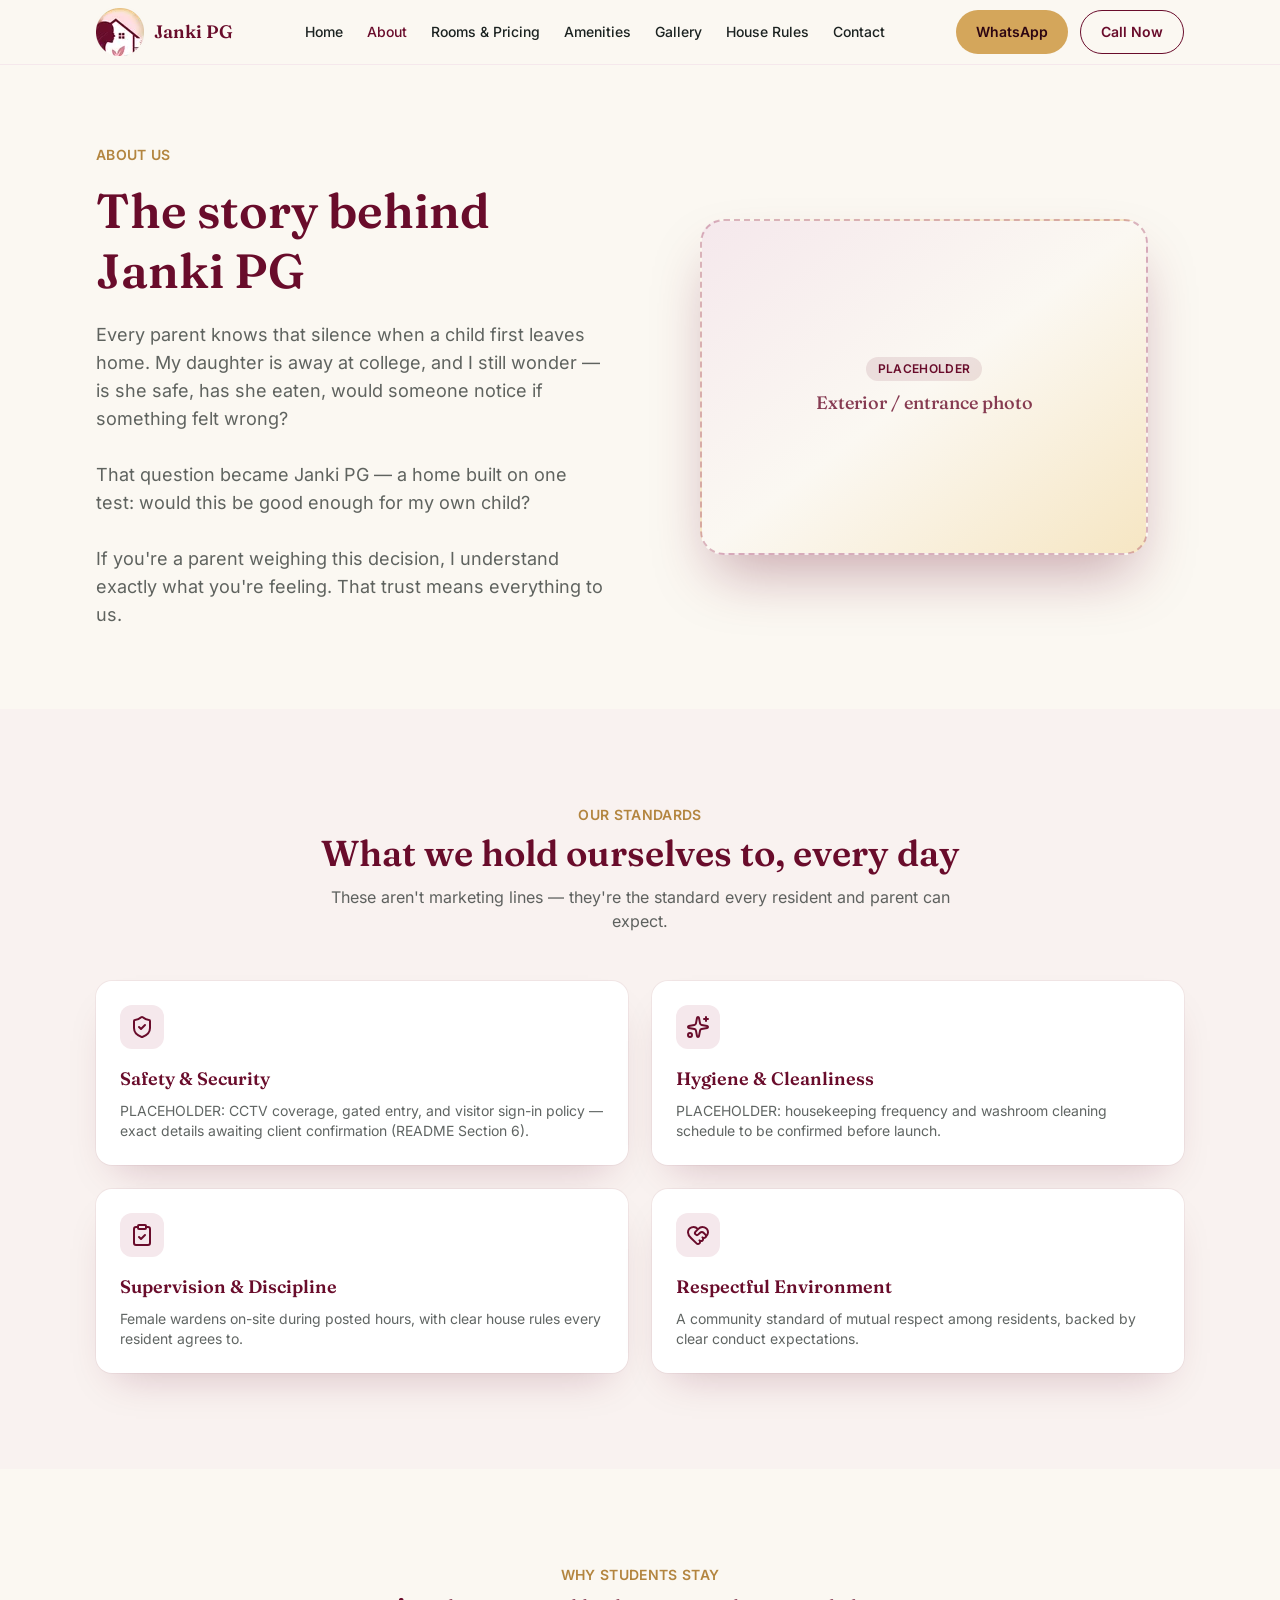
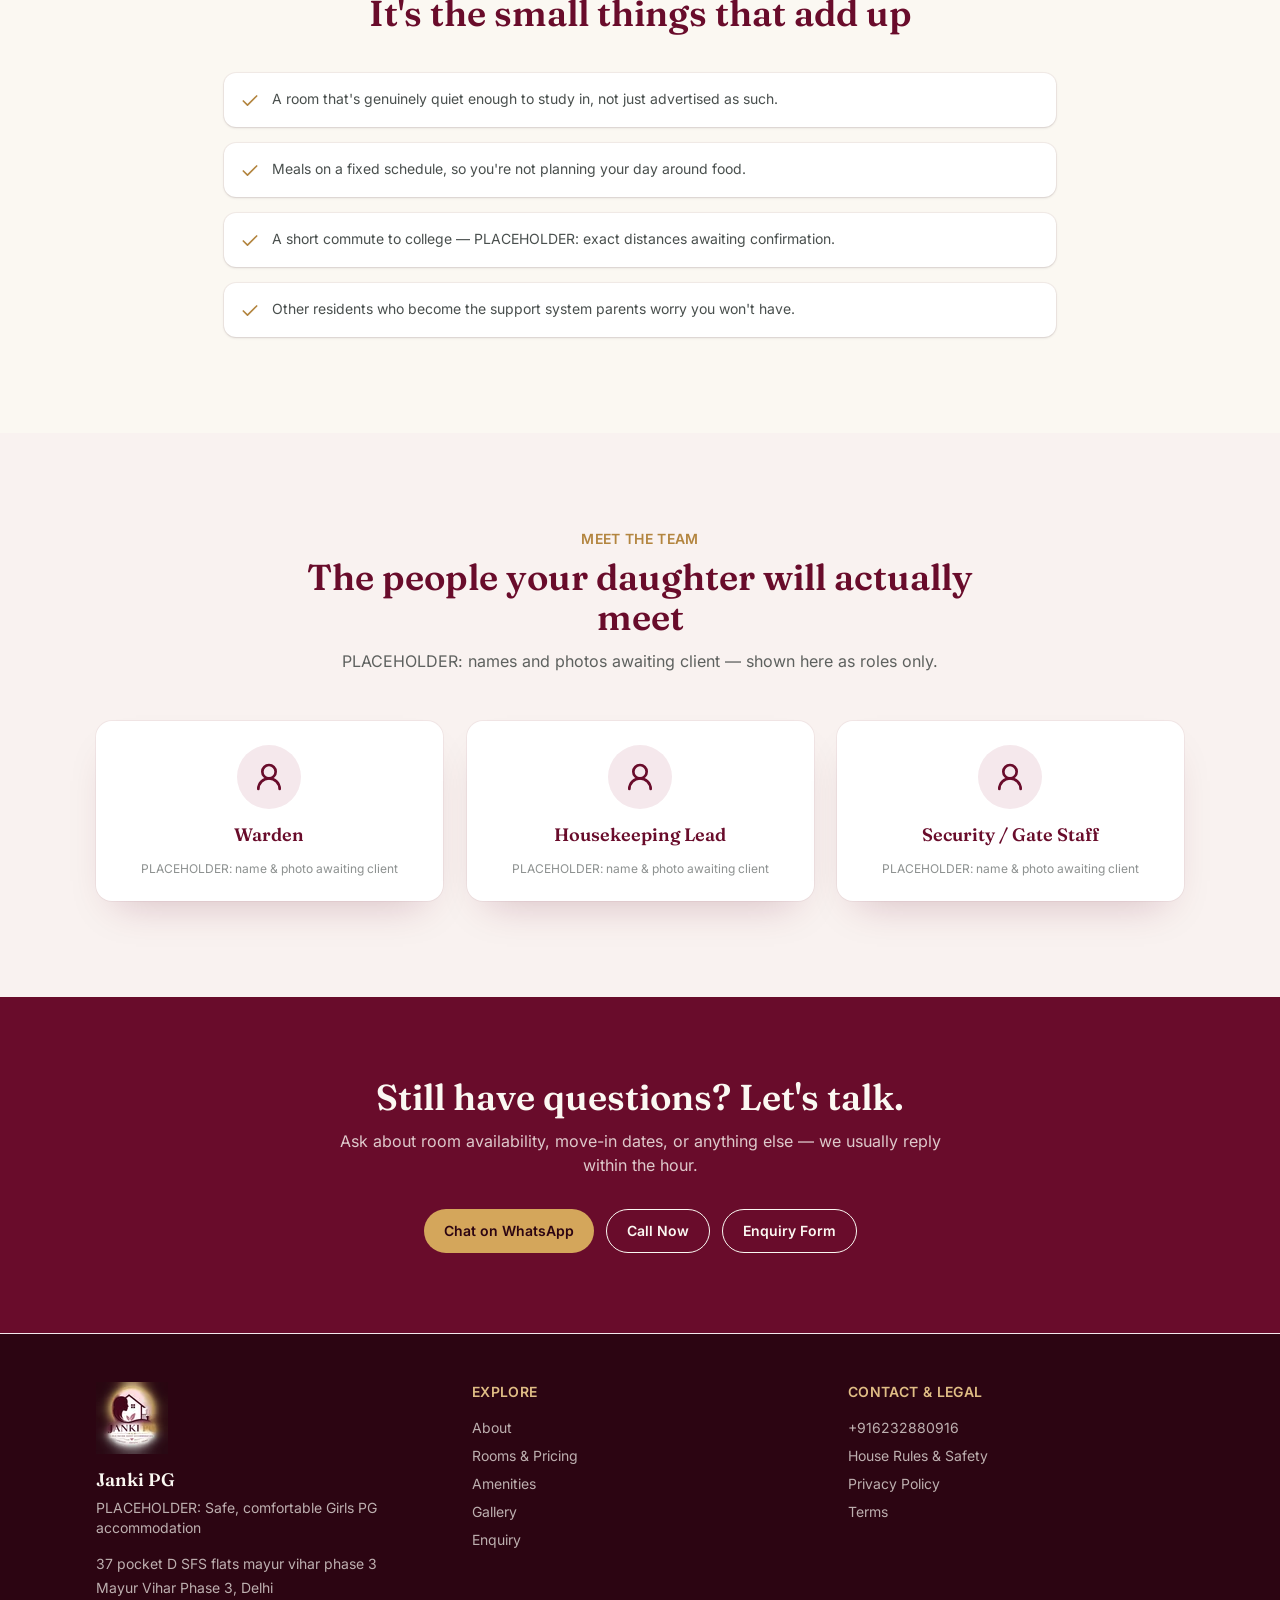
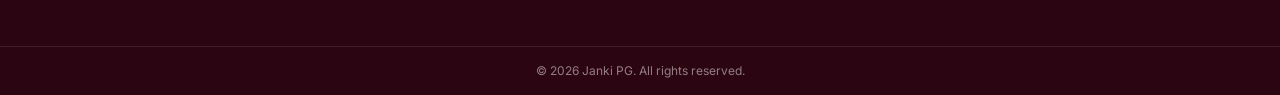
==== about.html @ 9f47cd3d "d removed" ====
<!DOCTYPE html>
<html lang="en">

<head>
<!-- Google tag (gtag.js) -->
<script async src="https://www.googletagmanager.com/gtag/js?id=G-4KE43815W7"></script>
<script>
  window.dataLayer = window.dataLayer || [];
  function gtag(){dataLayer.push(arguments);}
  gtag('js', new Date());

  gtag('config', 'G-4KE43815W7');
</script>
  <meta charset="utf-8">
  <meta name="viewport" content="width=device-width, initial-scale=1">
  <link rel="icon" type="image/x-icon" href="favicon.ico">
  <link rel="canonical" href="https://www.jankipg.com/about.html">
  <title>About Us — Safe Girls Accommodation in Mayur Vihar Phase 3, Delhi | Janki PG</title>
  <meta name="description"
    content="PLACEHOLDER: unique meta description for the About page — the story, standards, and daily supervision behind Janki PG's safe girls accommodation.">
  <meta property="og:type" content="website">
  <meta property="og:url" content="https://www.jankipg.com/about.html">
  <meta property="og:title" content="About Us — Safe Girls Accommodation in Mayur Vihar Phase 3, Delhi | Janki PG">
  <meta property="og:description"
    content="PLACEHOLDER: unique meta description for the About page — the story, standards, and daily supervision behind Janki PG's safe girls accommodation.">
  <link rel="stylesheet" href="assets/css/style.css">
</head>

<body><a href="#main-content"
    class="sr-only focus:not-sr-only focus:fixed focus:left-4 focus:top-4 focus:z-[60] focus:rounded-full focus:bg-maroon-500 focus:px-4 focus:py-2 focus:text-cream">Skip
    to content</a>
  <header class="sticky top-0 z-50 border-b border-maroon-50 bg-cream/90 backdrop-blur-sm" style="--header-h: 64px;">
    <div class="mx-auto flex h-16 max-w-6xl items-center justify-between px-4 sm:px-6 lg:px-8"><a href="index.html"
        class="flex items-center gap-2.5"><img src="assets/images/logo-badge.webp" alt loading="lazy" decoding="async"
          width="48" height="48" class="h-12 w-12"><span
          class="font-display text-lg font-semibold text-maroon-500">Janki PG</span></a>
      <ul class="flex hidden md:flex">
        <li><a href="index.html"
            class="block px-3 py-2 text-sm font-medium transition-colors duration-150 hover:text-maroon-500 text-ink">Home</a>
        </li>
        <li><a href="about.html" aria-current="page"
            class="block px-3 py-2 text-sm font-medium transition-colors duration-150 hover:text-maroon-500 text-maroon-500">About</a>
        </li>
        <li><a href="rooms-and-pricing.html"
            class="block px-3 py-2 text-sm font-medium transition-colors duration-150 hover:text-maroon-500 text-ink">Rooms
            &amp; Pricing</a></li>
        <li><a href="amenities.html"
            class="block px-3 py-2 text-sm font-medium transition-colors duration-150 hover:text-maroon-500 text-ink">Amenities</a>
        </li>
        <li><a href="gallery.html"
            class="block px-3 py-2 text-sm font-medium transition-colors duration-150 hover:text-maroon-500 text-ink">Gallery</a>
        </li>
        <li><a href="house-rules.html"
            class="block px-3 py-2 text-sm font-medium transition-colors duration-150 hover:text-maroon-500 text-ink">House
            Rules</a></li>
        <li><a href="contact.html"
            class="block px-3 py-2 text-sm font-medium transition-colors duration-150 hover:text-maroon-500 text-ink">Contact</a>
        </li>
      </ul>
      <div class="hidden items-center gap-3 md:flex"><a
          href="https://wa.me/916232880916?text=Hi%2C%20I'm%20interested%20in%20Janki%20PG." target="_blank"
          rel="noopener noreferrer"
          class="inline-flex min-h-11 items-center justify-center gap-2 rounded-full px-5 py-2.5 text-sm font-semibold transition-colors duration-150 bg-gold-500 text-maroon-900 hover:bg-gold-600">WhatsApp</a><a
          href="tel:+916232880916"
          class="inline-flex min-h-11 items-center justify-center gap-2 rounded-full px-5 py-2.5 text-sm font-semibold transition-colors duration-150 border border-maroon-500 text-maroon-500 hover:bg-maroon-50">Call
          Now</a></div><button id="mobile-menu-toggle" type="button"
        class="inline-flex h-11 w-11 items-center justify-center rounded-full text-maroon-500 md:hidden"
        aria-expanded="false" aria-controls="mobile-menu-panel"><span class="sr-only">Toggle menu</span><svg
          id="icon-open" xmlns="http://www.w3.org/2000/svg" width="24" height="24" viewBox="0 0 24 24" fill="none"
          stroke="currentColor" stroke-width="2" stroke-linecap="round" stroke-linejoin="round">
          <line x1="4" y1="6" x2="20" y2="6"></line>
          <line x1="4" y1="12" x2="20" y2="12"></line>
          <line x1="4" y1="18" x2="20" y2="18"></line>
        </svg><svg id="icon-close" xmlns="http://www.w3.org/2000/svg" width="24" height="24" viewBox="0 0 24 24"
          fill="none" stroke="currentColor" stroke-width="2" stroke-linecap="round" stroke-linejoin="round"
          class="hidden">
          <line x1="18" y1="6" x2="6" y2="18"></line>
          <line x1="6" y1="6" x2="18" y2="18"></line>
        </svg></button>
      <div id="mobile-menu-panel"
        class="fixed inset-x-0 top-[var(--header-h,64px)] z-40 hidden max-h-[calc(100vh-var(--header-h,64px))] overflow-y-auto border-t border-maroon-50 bg-cream shadow-lg md:hidden">
        <ul class="flex flex-col gap-1 p-4">
          <li><a href="index.html"
              class="block px-3 py-2 text-sm font-medium transition-colors duration-150 hover:text-maroon-500 text-ink">Home</a>
          </li>
          <li><a href="about.html" aria-current="page"
              class="block px-3 py-2 text-sm font-medium transition-colors duration-150 hover:text-maroon-500 text-maroon-500">About</a>
          </li>
          <li><a href="rooms-and-pricing.html"
              class="block px-3 py-2 text-sm font-medium transition-colors duration-150 hover:text-maroon-500 text-ink">Rooms
              &amp; Pricing</a></li>
          <li><a href="amenities.html"
              class="block px-3 py-2 text-sm font-medium transition-colors duration-150 hover:text-maroon-500 text-ink">Amenities</a>
          </li>
          <li><a href="gallery.html"
              class="block px-3 py-2 text-sm font-medium transition-colors duration-150 hover:text-maroon-500 text-ink">Gallery</a>
          </li>
          <li><a href="house-rules.html"
              class="block px-3 py-2 text-sm font-medium transition-colors duration-150 hover:text-maroon-500 text-ink">House
              Rules</a></li>
          <li><a href="contact.html"
              class="block px-3 py-2 text-sm font-medium transition-colors duration-150 hover:text-maroon-500 text-ink">Contact</a>
          </li>
        </ul>
        <div class="flex flex-col gap-3 border-t border-maroon-50 p-4"><a
            href="https://wa.me/916232880916?text=Hi%2C%20I'm%20interested%20in%20Janki%20PG." target="_blank"
            rel="noopener noreferrer"
            class="inline-flex min-h-11 items-center justify-center gap-2 rounded-full px-5 py-2.5 text-sm font-semibold transition-colors duration-150 bg-gold-500 text-maroon-900 hover:bg-gold-600">WhatsApp
            Us</a><a href="tel:+916232880916"
            class="inline-flex min-h-11 items-center justify-center gap-2 rounded-full px-5 py-2.5 text-sm font-semibold transition-colors duration-150 border border-maroon-500 text-maroon-500 hover:bg-maroon-50">Call
            Now</a></div>
      </div>
      <script
        type="module">var e = document.getElementById(`mobile-menu-toggle`), t = document.getElementById(`mobile-menu-panel`), n = document.getElementById(`icon-open`), r = document.getElementById(`icon-close`); e?.addEventListener(`click`, () => { let i = e.getAttribute(`aria-expanded`) === `true`; e.setAttribute(`aria-expanded`, String(!i)), t?.classList.toggle(`hidden`, i), n?.classList.toggle(`hidden`, !i), r?.classList.toggle(`hidden`, i) }), t?.querySelectorAll(`a`).forEach(i => { i.addEventListener(`click`, () => { e?.setAttribute(`aria-expanded`, `false`), t.classList.add(`hidden`), n?.classList.remove(`hidden`), r?.classList.add(`hidden`) }) });</script>
    </div>
  </header>
  <main id="main-content">
    <section class="relative overflow-hidden bg-cream pb-16 pt-14 sm:pb-20 sm:pt-20">
      <div class="pointer-events-none absolute inset-0 -z-10">
        <div class="absolute -left-20 top-10 h-64 w-64 rounded-full bg-gold-100/70 blur-2xl sm:animate-float-slower">
        </div>
      </div>
      <div class="mx-auto grid max-w-6xl items-center gap-12 px-4 sm:px-6 lg:grid-cols-2 lg:px-8">
        <div class="reveal">
          <p class="text-sm font-semibold uppercase tracking-wide text-gold-600">About Us</p>
          <h1 class="mt-4 font-display text-4xl font-semibold leading-tight text-maroon-500 sm:text-5xl">The story
            behind Janki PG</h1>
          <p class="mt-5 max-w-lg text-base text-ink/70 sm:text-lg">Every parent knows that silence when a child first
            leaves home. My daughter is away at college, and I still wonder — is she safe, has she eaten, would someone
            notice if something felt wrong?<br><br>That question became Janki PG — a home built on one test: would this
            be good enough for my own child?<br><br>If you're a parent weighing this decision, I understand exactly what
            you're feeling. That trust means everything to us.</p>
        </div>
        <div class="reveal [perspective:1200px]" style="transition-delay: 120ms">
          <div data-tilt="6"
            class="relative mx-auto aspect-[4/3] w-full max-w-md rounded-3xl border-2 border-dashed border-maroon-400/30 bg-gradient-to-br from-maroon-50 via-cream to-gold-100 shadow-[0_30px_60px_-15px_rgba(105,12,43,0.35)]">
            <div class="absolute inset-0 flex flex-col items-center justify-center gap-2 p-6 text-center"><span
                class="rounded-full bg-maroon-500/10 px-3 py-1 text-xs font-semibold uppercase tracking-wide text-maroon-500">Placeholder</span>
              <p class="font-display text-lg text-maroon-500/80">Exterior / entrance photo</p>
            </div>
          </div>
        </div>
      </div>
    </section>
    <section class="bg-maroon-50/40 py-16 sm:py-24">
      <div class="mx-auto max-w-6xl px-4 sm:px-6 lg:px-8">
        <div class="reveal mx-auto max-w-2xl text-center">
          <p class="text-sm font-semibold uppercase tracking-wide text-gold-600">Our Standards</p>
          <h2 class="mt-2 font-display text-3xl font-semibold text-maroon-500 sm:text-4xl">What we hold ourselves to,
            every day</h2>
          <p class="mt-3 text-ink/70">These aren&#39;t marketing lines — they&#39;re the standard every resident and
            parent can expect.</p>
        </div>
        <div class="mt-12 grid gap-6 sm:grid-cols-2 [perspective:1200px]">
          <div class="reveal" style="transition-delay: 0ms">
            <div data-tilt="7"
              class="h-full rounded-2xl bg-white p-6 shadow-[0_20px_40px_-20px_rgba(105,12,43,0.25)] ring-1 ring-maroon-500/5">
              <div class="inline-flex h-11 w-11 items-center justify-center rounded-xl bg-maroon-50 text-maroon-500">
                <svg width="1em" height="1em" class="h-6 w-6" data-icon="lucide:shield-check">
                  <symbol id="ai:lucide:shield-check" viewBox="0 0 24 24">
                    <g fill="none" stroke="currentColor" stroke-linecap="round" stroke-linejoin="round"
                      stroke-width="2">
                      <path
                        d="M20 13c0 5-3.5 7.5-7.66 8.95a1 1 0 0 1-.67-.01C7.5 20.5 4 18 4 13V6a1 1 0 0 1 1-1c2 0 4.5-1.2 6.24-2.72a1.17 1.17 0 0 1 1.52 0C14.51 3.81 17 5 19 5a1 1 0 0 1 1 1z" />
                      <path d="m9 12l2 2l4-4" />
                    </g>
                  </symbol>
                  <use href="#ai:lucide:shield-check"></use>
                </svg></div>
              <h3 class="mt-4 font-display text-lg font-semibold text-maroon-500">Safety &amp; Security</h3>
              <p class="mt-2 text-sm text-ink/70">PLACEHOLDER: CCTV coverage, gated entry, and visitor sign-in policy —
                exact details awaiting client confirmation (README Section 6).</p>
            </div>
          </div>
          <div class="reveal" style="transition-delay: 80ms">
            <div data-tilt="7"
              class="h-full rounded-2xl bg-white p-6 shadow-[0_20px_40px_-20px_rgba(105,12,43,0.25)] ring-1 ring-maroon-500/5">
              <div class="inline-flex h-11 w-11 items-center justify-center rounded-xl bg-maroon-50 text-maroon-500">
                <svg width="1em" height="1em" class="h-6 w-6" data-icon="lucide:sparkles">
                  <symbol id="ai:lucide:sparkles" viewBox="0 0 24 24">
                    <g fill="none" stroke="currentColor" stroke-linecap="round" stroke-linejoin="round"
                      stroke-width="2">
                      <path
                        d="M11.017 2.814a1 1 0 0 1 1.966 0l1.051 5.558a2 2 0 0 0 1.594 1.594l5.558 1.051a1 1 0 0 1 0 1.966l-5.558 1.051a2 2 0 0 0-1.594 1.594l-1.051 5.558a1 1 0 0 1-1.966 0l-1.051-5.558a2 2 0 0 0-1.594-1.594l-5.558-1.051a1 1 0 0 1 0-1.966l5.558-1.051a2 2 0 0 0 1.594-1.594zM20 2v4m2-2h-4" />
                      <circle cx="4" cy="20" r="2" />
                    </g>
                  </symbol>
                  <use href="#ai:lucide:sparkles"></use>
                </svg></div>
              <h3 class="mt-4 font-display text-lg font-semibold text-maroon-500">Hygiene &amp; Cleanliness</h3>
              <p class="mt-2 text-sm text-ink/70">PLACEHOLDER: housekeeping frequency and washroom cleaning schedule to
                be confirmed before launch.</p>
            </div>
          </div>
          <div class="reveal" style="transition-delay: 160ms">
            <div data-tilt="7"
              class="h-full rounded-2xl bg-white p-6 shadow-[0_20px_40px_-20px_rgba(105,12,43,0.25)] ring-1 ring-maroon-500/5">
              <div class="inline-flex h-11 w-11 items-center justify-center rounded-xl bg-maroon-50 text-maroon-500">
                <svg width="1em" height="1em" class="h-6 w-6" data-icon="lucide:clipboard-check">
                  <symbol id="ai:lucide:clipboard-check" viewBox="0 0 24 24">
                    <g fill="none" stroke="currentColor" stroke-linecap="round" stroke-linejoin="round"
                      stroke-width="2">
                      <rect width="8" height="4" x="8" y="2" rx="1" ry="1" />
                      <path d="M16 4h2a2 2 0 0 1 2 2v14a2 2 0 0 1-2 2H6a2 2 0 0 1-2-2V6a2 2 0 0 1 2-2h2" />
                      <path d="m9 14l2 2l4-4" />
                    </g>
                  </symbol>
                  <use href="#ai:lucide:clipboard-check"></use>
                </svg></div>
              <h3 class="mt-4 font-display text-lg font-semibold text-maroon-500">Supervision &amp; Discipline</h3>
              <p class="mt-2 text-sm text-ink/70">Female wardens on-site during posted hours, with clear house rules
                every resident agrees to.</p>
            </div>
          </div>
          <div class="reveal" style="transition-delay: 240ms">
            <div data-tilt="7"
              class="h-full rounded-2xl bg-white p-6 shadow-[0_20px_40px_-20px_rgba(105,12,43,0.25)] ring-1 ring-maroon-500/5">
              <div class="inline-flex h-11 w-11 items-center justify-center rounded-xl bg-maroon-50 text-maroon-500">
                <svg width="1em" height="1em" class="h-6 w-6" data-icon="lucide:heart-handshake">
                  <symbol id="ai:lucide:heart-handshake" viewBox="0 0 24 24">
                    <path fill="none" stroke="currentColor" stroke-linecap="round" stroke-linejoin="round"
                      stroke-width="2"
                      d="M19.414 14.414C21 12.828 22 11.5 22 9.5a5.5 5.5 0 0 0-9.591-3.676a.6.6 0 0 1-.818.001A5.5 5.5 0 0 0 2 9.5c0 2.3 1.5 4 3 5.5l5.535 5.362a2 2 0 0 0 2.879.052a2.12 2.12 0 0 0-.004-3a2.124 2.124 0 1 0 3-3a2.124 2.124 0 0 0 3.004 0a2 2 0 0 0 0-2.828l-1.881-1.882a2.41 2.41 0 0 0-3.409 0l-1.71 1.71a2 2 0 0 1-2.828 0a2 2 0 0 1 0-2.828l2.823-2.762" />
                  </symbol>
                  <use href="#ai:lucide:heart-handshake"></use>
                </svg></div>
              <h3 class="mt-4 font-display text-lg font-semibold text-maroon-500">Respectful Environment</h3>
              <p class="mt-2 text-sm text-ink/70">A community standard of mutual respect among residents, backed by
                clear conduct expectations.</p>
            </div>
          </div>
        </div>
      </div>
    </section>
    <section class="bg-cream py-16 sm:py-24">
      <div class="mx-auto max-w-4xl px-4 sm:px-6 lg:px-8">
        <div class="reveal mx-auto max-w-2xl text-center">
          <p class="text-sm font-semibold uppercase tracking-wide text-gold-600">Why Students Stay</p>
          <h2 class="mt-2 font-display text-3xl font-semibold text-maroon-500 sm:text-4xl">It&#39;s the small things
            that add up</h2>
        </div>
        <ul class="reveal mt-10 space-y-4">
          <li class="flex items-start gap-3 rounded-xl bg-white p-4 shadow-sm ring-1 ring-maroon-500/5"><svg width="1em"
              height="1em" class="mt-0.5 h-5 w-5 shrink-0 text-gold-600" data-icon="lucide:check">
              <symbol id="ai:lucide:check" viewBox="0 0 24 24">
                <path fill="none" stroke="currentColor" stroke-linecap="round" stroke-linejoin="round" stroke-width="2"
                  d="M20 6L9 17l-5-5" />
              </symbol>
              <use href="#ai:lucide:check"></use>
            </svg><span class="text-sm text-ink/80">A room that&#39;s genuinely quiet enough to study in, not just
              advertised as such.</span></li>
          <li class="flex items-start gap-3 rounded-xl bg-white p-4 shadow-sm ring-1 ring-maroon-500/5"><svg width="1em"
              height="1em" viewBox="0 0 24 24" class="mt-0.5 h-5 w-5 shrink-0 text-gold-600" data-icon="lucide:check">
              <use href="#ai:lucide:check"></use>
            </svg><span class="text-sm text-ink/80">Meals on a fixed schedule, so you&#39;re not planning your day
              around food.</span></li>
          <li class="flex items-start gap-3 rounded-xl bg-white p-4 shadow-sm ring-1 ring-maroon-500/5"><svg width="1em"
              height="1em" viewBox="0 0 24 24" class="mt-0.5 h-5 w-5 shrink-0 text-gold-600" data-icon="lucide:check">
              <use href="#ai:lucide:check"></use>
            </svg><span class="text-sm text-ink/80">A short commute to college — PLACEHOLDER: exact distances awaiting
              confirmation.</span></li>
          <li class="flex items-start gap-3 rounded-xl bg-white p-4 shadow-sm ring-1 ring-maroon-500/5"><svg width="1em"
              height="1em" viewBox="0 0 24 24" class="mt-0.5 h-5 w-5 shrink-0 text-gold-600" data-icon="lucide:check">
              <use href="#ai:lucide:check"></use>
            </svg><span class="text-sm text-ink/80">Other residents who become the support system parents worry you
              won&#39;t have.</span></li>
        </ul>
      </div>
    </section>
    <section class="bg-maroon-50/40 py-16 sm:py-24">
      <div class="mx-auto max-w-6xl px-4 sm:px-6 lg:px-8">
        <div class="reveal mx-auto max-w-2xl text-center">
          <p class="text-sm font-semibold uppercase tracking-wide text-gold-600">Meet the Team</p>
          <h2 class="mt-2 font-display text-3xl font-semibold text-maroon-500 sm:text-4xl">The people your daughter will
            actually meet</h2>
          <p class="mt-3 text-ink/70">PLACEHOLDER: names and photos awaiting client — shown here as roles only.</p>
        </div>
        <div class="mt-12 grid gap-6 sm:grid-cols-3 [perspective:1200px]">
          <div class="reveal" style="transition-delay: 0ms">
            <div data-tilt="7"
              class="flex h-full flex-col items-center gap-3 rounded-2xl bg-white p-6 text-center shadow-[0_20px_40px_-20px_rgba(105,12,43,0.25)] ring-1 ring-maroon-500/5">
              <div class="flex h-16 w-16 items-center justify-center rounded-full bg-maroon-50 text-maroon-500"><svg
                  width="1em" height="1em" class="h-8 w-8" data-icon="lucide:user-round">
                  <symbol id="ai:lucide:user-round" viewBox="0 0 24 24">
                    <g fill="none" stroke="currentColor" stroke-linecap="round" stroke-linejoin="round"
                      stroke-width="2">
                      <circle cx="12" cy="8" r="5" />
                      <path d="M20 21a8 8 0 0 0-16 0" />
                    </g>
                  </symbol>
                  <use href="#ai:lucide:user-round"></use>
                </svg></div>
              <p class="font-display text-lg font-semibold text-maroon-500">Warden</p>
              <p class="text-xs text-ink/50">PLACEHOLDER: name &amp; photo awaiting client</p>
            </div>
          </div>
          <div class="reveal" style="transition-delay: 80ms">
            <div data-tilt="7"
              class="flex h-full flex-col items-center gap-3 rounded-2xl bg-white p-6 text-center shadow-[0_20px_40px_-20px_rgba(105,12,43,0.25)] ring-1 ring-maroon-500/5">
              <div class="flex h-16 w-16 items-center justify-center rounded-full bg-maroon-50 text-maroon-500"><svg
                  width="1em" height="1em" viewBox="0 0 24 24" class="h-8 w-8" data-icon="lucide:user-round">
                  <use href="#ai:lucide:user-round"></use>
                </svg></div>
              <p class="font-display text-lg font-semibold text-maroon-500">Housekeeping Lead</p>
              <p class="text-xs text-ink/50">PLACEHOLDER: name &amp; photo awaiting client</p>
            </div>
          </div>
          <div class="reveal" style="transition-delay: 160ms">
            <div data-tilt="7"
              class="flex h-full flex-col items-center gap-3 rounded-2xl bg-white p-6 text-center shadow-[0_20px_40px_-20px_rgba(105,12,43,0.25)] ring-1 ring-maroon-500/5">
              <div class="flex h-16 w-16 items-center justify-center rounded-full bg-maroon-50 text-maroon-500"><svg
                  width="1em" height="1em" viewBox="0 0 24 24" class="h-8 w-8" data-icon="lucide:user-round">
                  <use href="#ai:lucide:user-round"></use>
                </svg></div>
              <p class="font-display text-lg font-semibold text-maroon-500">Security / Gate Staff</p>
              <p class="text-xs text-ink/50">PLACEHOLDER: name &amp; photo awaiting client</p>
            </div>
          </div>
        </div>
      </div>
    </section>
    <section class="relative overflow-hidden bg-maroon-500 py-16 text-center text-cream sm:py-20">
      <div class="pointer-events-none absolute inset-0 -z-10">
        <div class="absolute -left-16 -top-16 h-64 w-64 rounded-full bg-gold-500/20 blur-3xl sm:animate-float-slow">
        </div>
        <div
          class="absolute -bottom-20 -right-10 h-72 w-72 rounded-full bg-rose-500/20 blur-3xl sm:animate-float-slower">
        </div>
      </div>
      <div class="reveal mx-auto max-w-2xl px-4 sm:px-6 lg:px-8">
        <h2 class="font-display text-3xl font-semibold sm:text-4xl">Still have questions? Let's talk.</h2>
        <p class="mt-3 text-cream/80">Ask about room availability, move-in dates, or anything else — we usually reply
          within the hour.</p>
        <div class="mt-8 flex flex-wrap justify-center gap-3"><a
            href="https://wa.me/916232880916?text=Hi%2C%20I'm%20interested%20in%20Janki%20PG." target="_blank"
            rel="noopener noreferrer"
            class="inline-flex min-h-11 items-center justify-center gap-2 rounded-full px-5 py-2.5 text-sm font-semibold transition-colors duration-150 bg-gold-500 text-maroon-900 hover:bg-gold-600">Chat
            on WhatsApp</a><a href="tel:+916232880916"
            class="inline-flex min-h-11 items-center justify-center gap-2 rounded-full px-5 py-2.5 text-sm font-semibold transition-colors duration-150 border border-cream text-cream hover:bg-cream/10">Call
            Now</a><a href="enquiry" data-enquiry-trigger="true"
            class="inline-flex min-h-11 items-center justify-center gap-2 rounded-full px-5 py-2.5 text-sm font-semibold transition-colors duration-150 border border-cream text-cream hover:bg-cream/10">Enquiry
            Form</a></div>
      </div>
    </section>
  </main>
  <footer class="border-t border-maroon-50 bg-maroon-900 text-cream">
    <div class="mx-auto grid max-w-6xl gap-10 px-4 py-12 sm:px-6 md:grid-cols-3 lg:px-8">
      <div><img src="assets/images/logo.webp" alt="Janki PG logo" loading="lazy" decoding="async" width="72" height="72"
          class="h-18 w-18">
        <p class="mt-3 font-display text-lg font-semibold">Janki PG</p>
        <p class="mt-1 max-w-xs text-sm text-cream/70">PLACEHOLDER: Safe, comfortable Girls PG accommodation</p>
        <address class="mt-4 space-y-1 text-sm text-cream/70 not-italic">
          <p>37 pocket D SFS flats mayur vihar phase 3</p>
          <p>Mayur Vihar Phase 3, Delhi</p>
        </address>
      </div>
      <div>
        <p class="text-sm font-semibold uppercase tracking-wide text-gold-400">Explore</p>
        <ul class="mt-4 space-y-2 text-sm text-cream/70">
          <li><a href="about.html" class="hover:text-cream">About</a></li>
          <li><a href="rooms-and-pricing.html" class="hover:text-cream">Rooms &amp; Pricing</a></li>
          <li><a href="amenities.html" class="hover:text-cream">Amenities</a></li>
          <li><a href="gallery.html" class="hover:text-cream">Gallery</a></li>
          <li><a href="enquiry" data-enquiry-trigger="true" class="hover:text-cream">Enquiry</a></li>
        </ul>
      </div>
      <div>
        <p class="text-sm font-semibold uppercase tracking-wide text-gold-400">Contact & Legal</p>
        <ul class="mt-4 space-y-2 text-sm text-cream/70">
          <li><a href="tel:+916232880916" class="hover:text-cream">+916232880916</a></li>
          <li><a href="house-rules.html" class="hover:text-cream">House Rules &amp; Safety</a></li>
          <li><a href="privacy-policy" class="hover:text-cream">Privacy Policy</a></li>
          <li><a href="terms" class="hover:text-cream">Terms</a></li>
        </ul>
      </div>
    </div>
    <div class="border-t border-cream/10 px-4 py-4 text-center text-xs text-cream/50 sm:px-6 lg:px-8">&copy; 2026 Janki
      PG. All rights reserved.</div>
  </footer>
  <dialog id="enquiry-modal"
    class="m-auto w-[min(90vw,560px)] rounded-2xl bg-cream p-0 shadow-2xl backdrop:bg-maroon-900/60 backdrop:backdrop-blur-sm">
    <div class="flex items-center justify-between border-b border-maroon-500/10 px-5 py-4">
      <p class="font-display text-lg font-semibold text-maroon-500">Enquiry Form</p><button type="button"
        id="enquiry-modal-close" aria-label="Close enquiry form"
        class="inline-flex h-9 w-9 items-center justify-center rounded-full text-maroon-500 transition-colors hover:bg-maroon-50"><svg
          width="1em" height="1em" class="h-5 w-5" data-icon="lucide:x">
          <symbol id="ai:lucide:x" viewBox="0 0 24 24">
            <path fill="none" stroke="currentColor" stroke-linecap="round" stroke-linejoin="round" stroke-width="2"
              d="M18 6L6 18M6 6l12 12" />
          </symbol>
          <use href="#ai:lucide:x"></use>
        </svg></button>
    </div>
    <div class="max-h-[75vh] w-full overflow-y-auto">
      <form id="enquiry-form"
        data-action-url="https://docs.google.com/forms/d/e/1FAIpQLSfPX-3XhvBHjcHz-tna_1Fy3qvBlalI7fy0jPwRnVDymQlpAg/formResponse"
        class="space-y-4 p-5">
        <div><label for="entry-820947288" class="mb-1 block text-sm font-medium text-ink">Full Name<span
              class="text-maroon-500"> *</span></label><input id="entry-820947288" name="entry.820947288" type="text"
            required autocomplete="name"
            class="w-full rounded-xl border border-maroon-500/20 bg-white px-3.5 py-2.5 text-sm text-ink focus:border-maroon-500 focus:outline-none focus:ring-2 focus:ring-maroon-500/20">
        </div>
        <div><label for="entry-1517554597" class="mb-1 block text-sm font-medium text-ink">Mobile Number</label><input
            id="entry-1517554597" name="entry.1517554597" type="tel" autocomplete="tel"
            class="w-full rounded-xl border border-maroon-500/20 bg-white px-3.5 py-2.5 text-sm text-ink focus:border-maroon-500 focus:outline-none focus:ring-2 focus:ring-maroon-500/20">
        </div>
        <div><label for="entry-968734799" class="mb-1 block text-sm font-medium text-ink">Are You a?</label><select
            id="entry-968734799" name="entry.968734799"
            class="w-full rounded-xl border border-maroon-500/20 bg-white px-3.5 py-2.5 text-sm text-ink focus:border-maroon-500 focus:outline-none focus:ring-2 focus:ring-maroon-500/20">
            <option value="">Choose</option>
            <option value="Student">Student</option>
            <option value="Working Professional">Working Professional</option>
            <option value="Other">Other</option>
          </select></div>
        <div><label for="entry-660916152" class="mb-1 block text-sm font-medium text-ink">Room Preference</label><select
            id="entry-660916152" name="entry.660916152"
            class="w-full rounded-xl border border-maroon-500/20 bg-white px-3.5 py-2.5 text-sm text-ink focus:border-maroon-500 focus:outline-none focus:ring-2 focus:ring-maroon-500/20">
            <option value="">Choose</option>
            <option value="Single Sharing">Single Sharing</option>
            <option value="Double Sharing">Double Sharing</option>
            <option value="Triple Sharing">Triple Sharing</option>
            <option value="Any Available">Any Available</option>
          </select></div>
        <div><label for="entry-1952686436" class="mb-1 block text-sm font-medium text-ink">Room Type
            Preference</label><select id="entry-1952686436" name="entry.1952686436"
            class="w-full rounded-xl border border-maroon-500/20 bg-white px-3.5 py-2.5 text-sm text-ink focus:border-maroon-500 focus:outline-none focus:ring-2 focus:ring-maroon-500/20">
            <option value="">Choose</option>
            <option value="AC Room">AC Room</option>
            <option value="Non-AC Room">Non-AC Room</option>
            <option value="No Preference">No Preference</option>
          </select></div>
        <div><label for="entry-2068829311" class="mb-1 block text-sm font-medium text-ink">Expected Move-in
            Date</label><input id="entry-2068829311" name="entry.2068829311" type="date"
            class="w-full rounded-xl border border-maroon-500/20 bg-white px-3.5 py-2.5 text-sm text-ink focus:border-maroon-500 focus:outline-none focus:ring-2 focus:ring-maroon-500/20">
        </div>
        <div><label for="entry-779172338" class="mb-1 block text-sm font-medium text-ink">Any Questions or
            Requirements?</label><textarea id="entry-779172338" name="entry.779172338" rows="3"
            class="w-full rounded-xl border border-maroon-500/20 bg-white px-3.5 py-2.5 text-sm text-ink focus:border-maroon-500 focus:outline-none focus:ring-2 focus:ring-maroon-500/20"></textarea>
        </div>
        <div id="enquiry-form-error" class="hidden rounded-xl bg-rose-100 p-3 text-sm text-maroon-600" role="alert">
          Something went wrong sending this — please try again, or reach us directly on <a
            href="https://wa.me/916232880916?text=Hi%2C%20I'm%20interested%20in%20Janki%20PG." target="_blank"
            rel="noopener noreferrer" class="font-semibold underline">WhatsApp</a> or <a href="tel:+916232880916"
            class="font-semibold underline">call</a>.</div><button type="submit" id="enquiry-form-submit"
          class="inline-flex min-h-11 w-full items-center justify-center gap-2 rounded-full bg-maroon-500 px-5 py-2.5 text-sm font-semibold text-cream transition-colors duration-150 hover:bg-maroon-600 disabled:cursor-not-allowed disabled:opacity-60"><span
            id="enquiry-form-submit-label">Send Enquiry</span></button>
      </form>
      <div id="enquiry-form-success" class="hidden flex-col items-center gap-3 p-8 text-center">
        <div class="inline-flex h-14 w-14 items-center justify-center rounded-full bg-maroon-50 text-maroon-500"><svg
            width="1em" height="1em" viewBox="0 0 24 24" class="h-7 w-7" data-icon="lucide:check">
            <use href="#ai:lucide:check"></use>
          </svg></div>
        <p class="font-display text-xl font-semibold text-maroon-500">Thanks — we've got it!</p>
        <p class="text-sm text-ink/70">We'll get back to you shortly. In a hurry? Message us on WhatsApp.</p><a
          href="https://wa.me/916232880916?text=Hi%2C%20I'm%20interested%20in%20Janki%20PG." target="_blank"
          rel="noopener noreferrer"
          class="mt-2 inline-flex min-h-11 items-center justify-center gap-2 rounded-full bg-gold-500 px-5 py-2.5 text-sm font-semibold text-maroon-900 transition-colors duration-150 hover:bg-gold-600">Chat
          on WhatsApp</a>
      </div>
      <script
        type="module">var e = document.getElementById(`enquiry-form`), t = document.getElementById(`enquiry-form-error`), n = document.getElementById(`enquiry-form-success`), r = document.getElementById(`enquiry-form-submit`), i = document.getElementById(`enquiry-form-submit-label`); e?.addEventListener(`submit`, async a => { a.preventDefault(); let o = e.dataset.actionUrl; if (o) { t?.classList.add(`hidden`), r && (r.disabled = !0), i && (i.textContent = `Sending...`); try { await fetch(o, { method: `POST`, mode: `no-cors`, body: new FormData(e) }), e.classList.add(`hidden`), n?.classList.remove(`hidden`), n?.classList.add(`flex`) } catch { t?.classList.remove(`hidden`), r && (r.disabled = !1), i && (i.textContent = `Send Enquiry`) } } });</script>
    </div>
  </dialog>
  <script>
    const dialog = document.getElementById("enquiry-modal");
    const closeBtn = document.getElementById("enquiry-modal-close");

    function openEnquiryModal(event) {
      event.preventDefault();
      dialog.showModal();
    }

    document.querySelectorAll("[data-enquiry-trigger]").forEach((el) => {
      el.addEventListener("click", openEnquiryModal);
    });

    closeBtn?.addEventListener("click", () => dialog.close());

    // click on the backdrop (outside the dialog's own content) closes it
    dialog?.addEventListener("click", (event) => {
      if (event.target === dialog) dialog.close();
    });
  </script>
  <script
    type="module">var e = window.matchMedia(`(prefers-reduced-motion: reduce)`).matches, t = window.matchMedia(`(pointer: fine)`).matches; if (!e && t && document.querySelectorAll(`[data-tilt]`).forEach(e => { let t = Number(e.dataset.tilt) || 8; e.addEventListener(`pointermove`, n => { let r = e.getBoundingClientRect(), i = (n.clientX - r.left) / r.width - .5, a = (n.clientY - r.top) / r.height - .5; e.style.transform = `perspective(800px) rotateX(${(-a * t).toFixed(2)}deg) rotateY(${(i * t).toFixed(2)}deg) translateZ(4px)` }), e.addEventListener(`pointerleave`, () => { e.style.transform = `` }) }), !e && `IntersectionObserver` in window) { let e = new IntersectionObserver(t => { for (let n of t) n.isIntersecting && (n.target.classList.add(`is-revealed`), e.unobserve(n.target)) }, { threshold: .15 }); document.querySelectorAll(`.reveal`).forEach(t => e.observe(t)) } else document.querySelectorAll(`.reveal`).forEach(e => e.classList.add(`is-revealed`));</script>
</body>

</html>
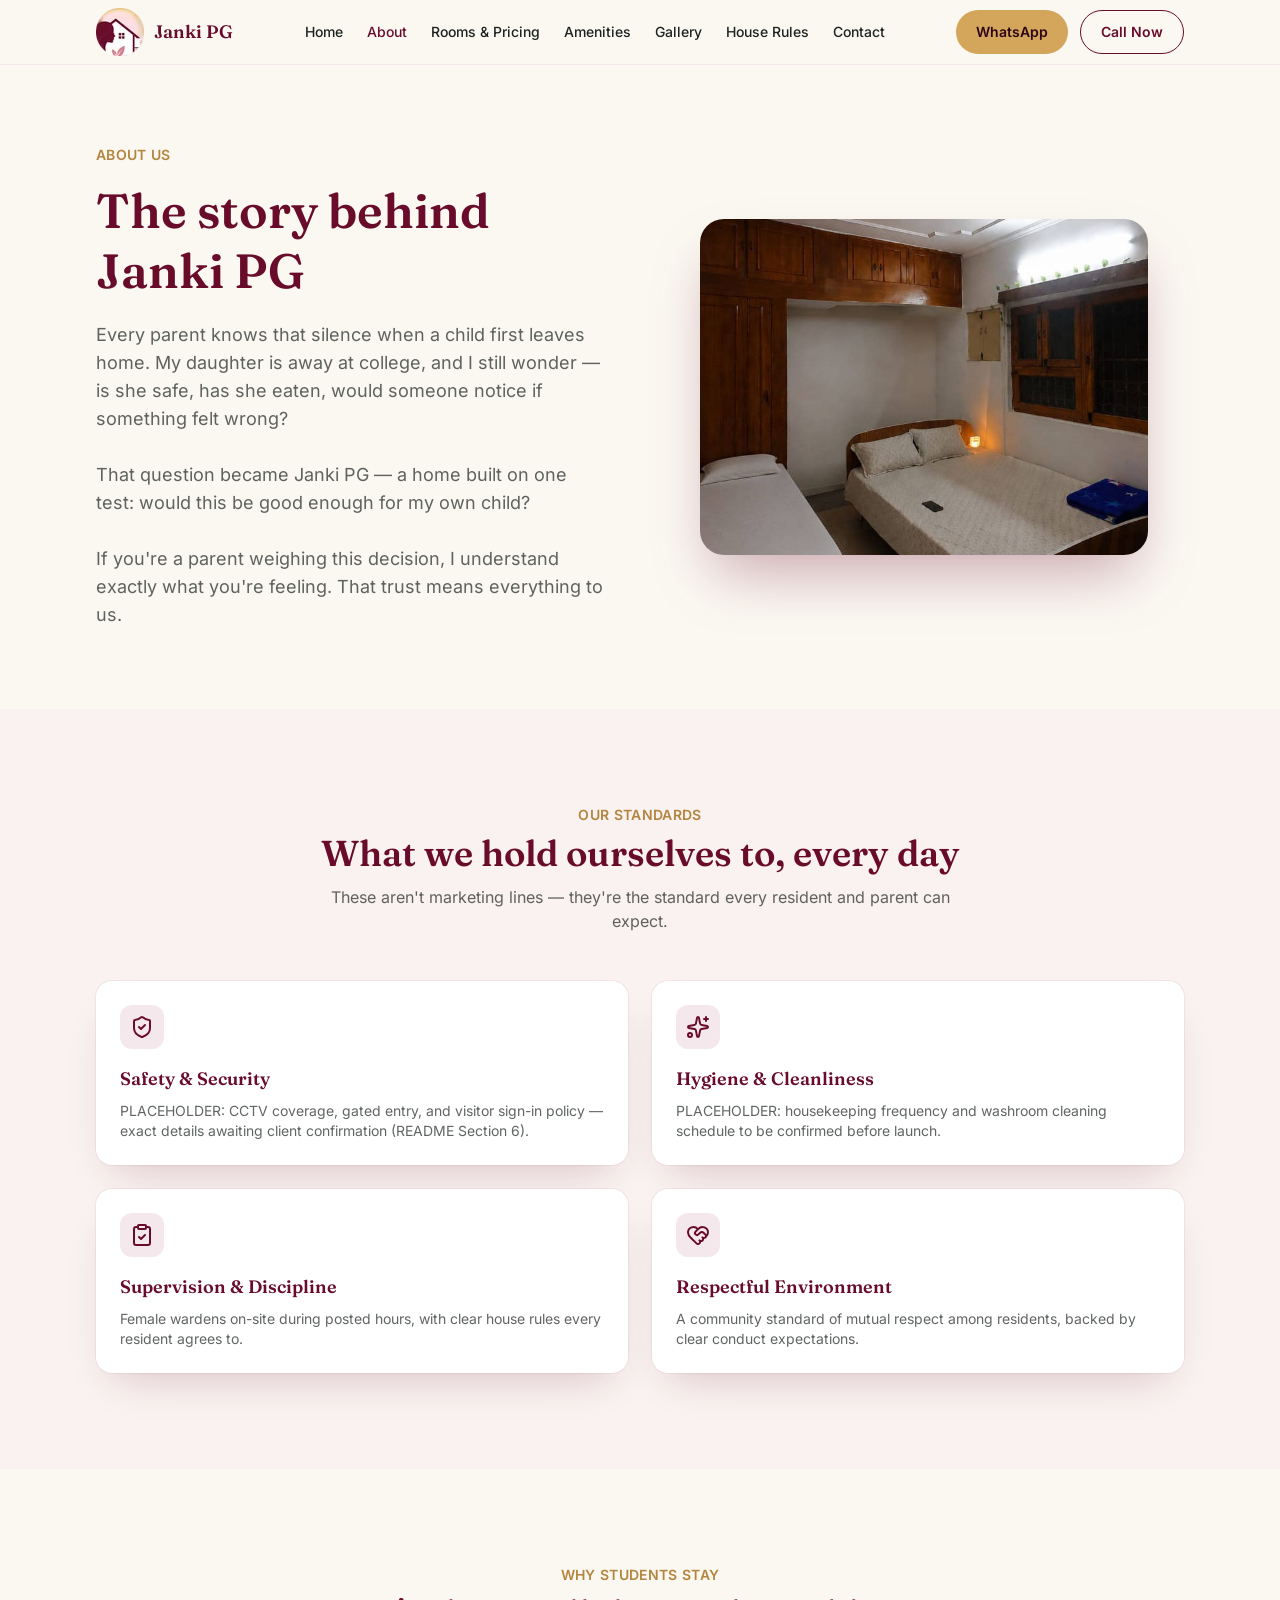
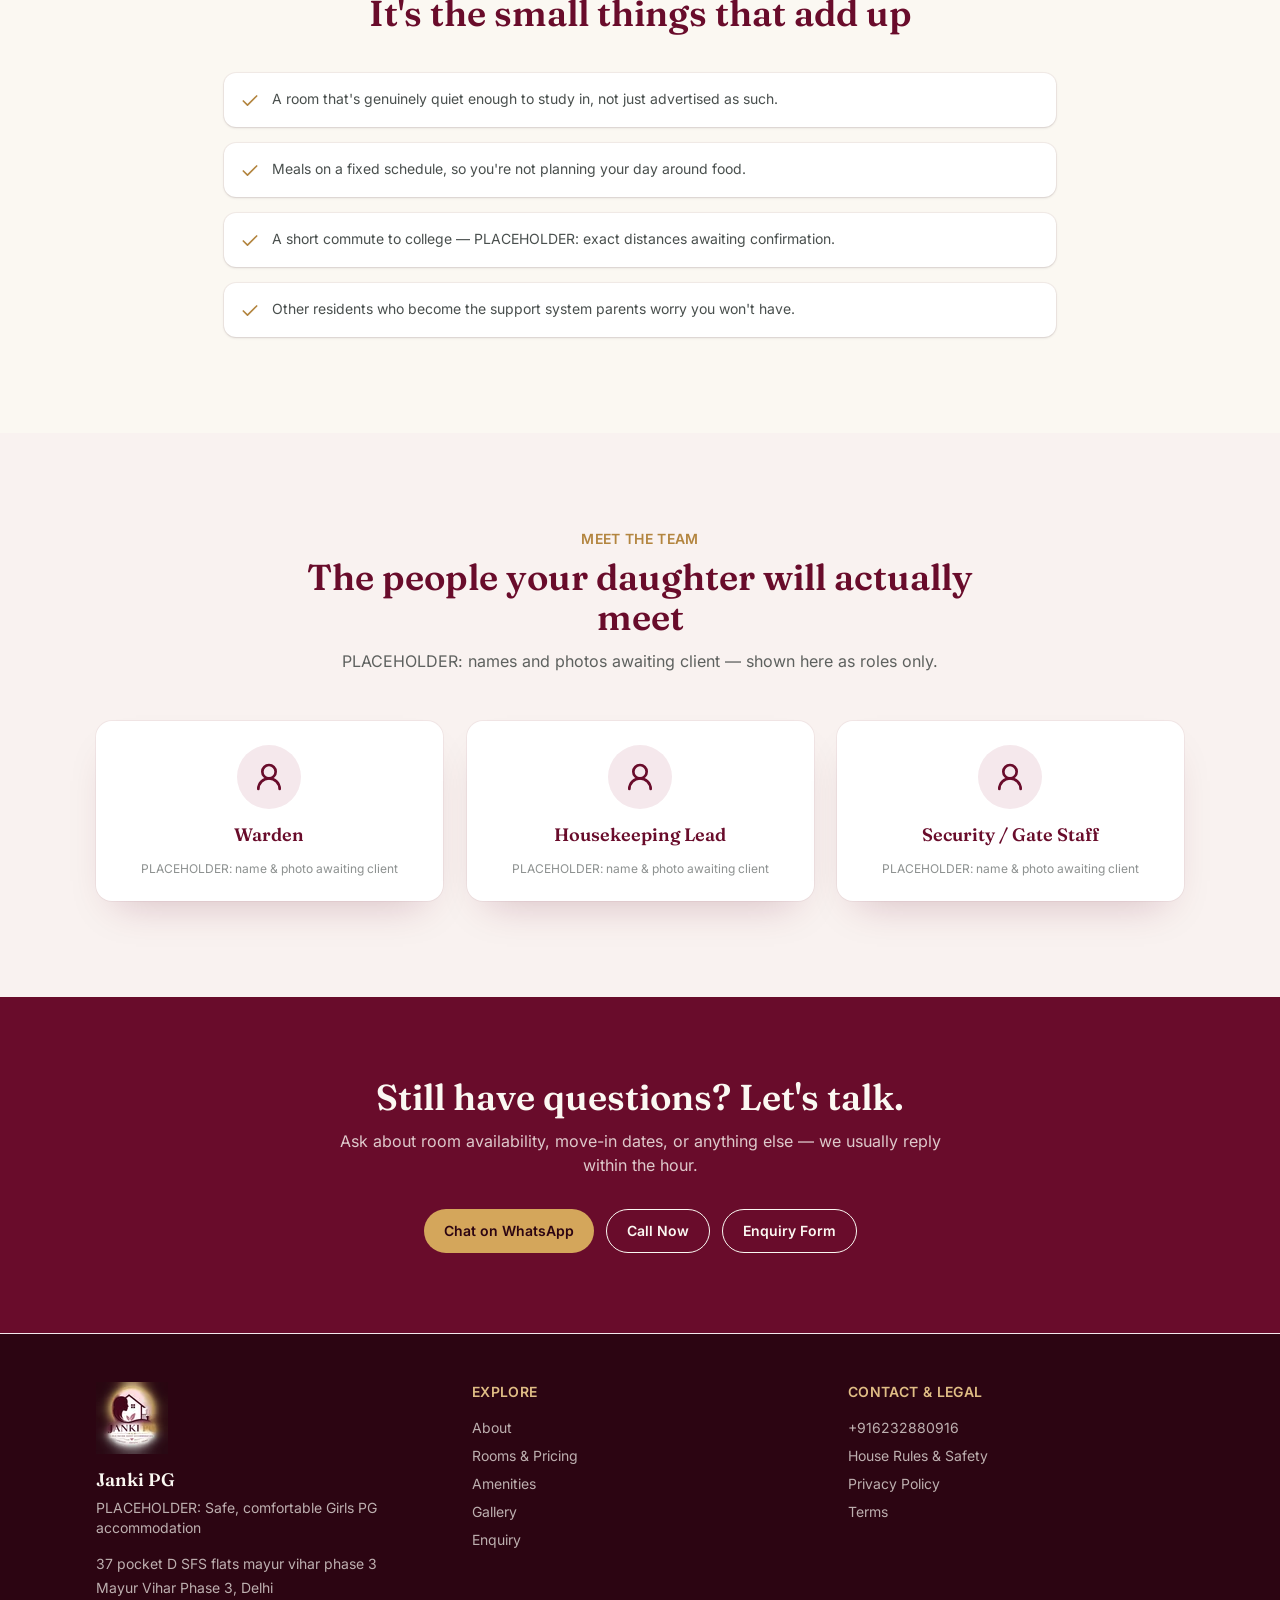
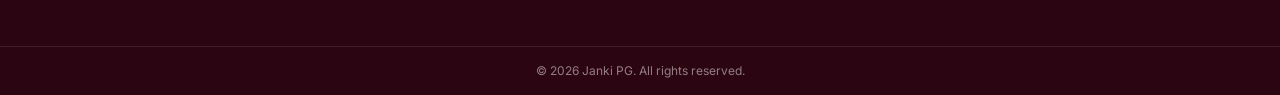
==== commit fe7a40b1: "bed added" ====
--- a/about.html
+++ b/about.html
@@ -1,3 +1,4 @@
+
 <!DOCTYPE html>
 <html lang="en">
 
@@ -133,11 +134,8 @@
         </div>
         <div class="reveal [perspective:1200px]" style="transition-delay: 120ms">
           <div data-tilt="6"
-            class="relative mx-auto aspect-[4/3] w-full max-w-md rounded-3xl border-2 border-dashed border-maroon-400/30 bg-gradient-to-br from-maroon-50 via-cream to-gold-100 shadow-[0_30px_60px_-15px_rgba(105,12,43,0.35)]">
-            <div class="absolute inset-0 flex flex-col items-center justify-center gap-2 p-6 text-center"><span
-                class="rounded-full bg-maroon-500/10 px-3 py-1 text-xs font-semibold uppercase tracking-wide text-maroon-500">Placeholder</span>
-              <p class="font-display text-lg text-maroon-500/80">Exterior / entrance photo</p>
-            </div>
+            class="relative mx-auto aspect-[4/3] w-full max-w-md rounded-3xl overflow-hidden shadow-[0_30px_60px_-15px_rgba(105,12,43,0.35)]">
+            <img src="balcon bed.jpeg" alt="Room with balcony bed" loading="lazy" class="h-full w-full object-cover">
           </div>
         </div>
       </div>
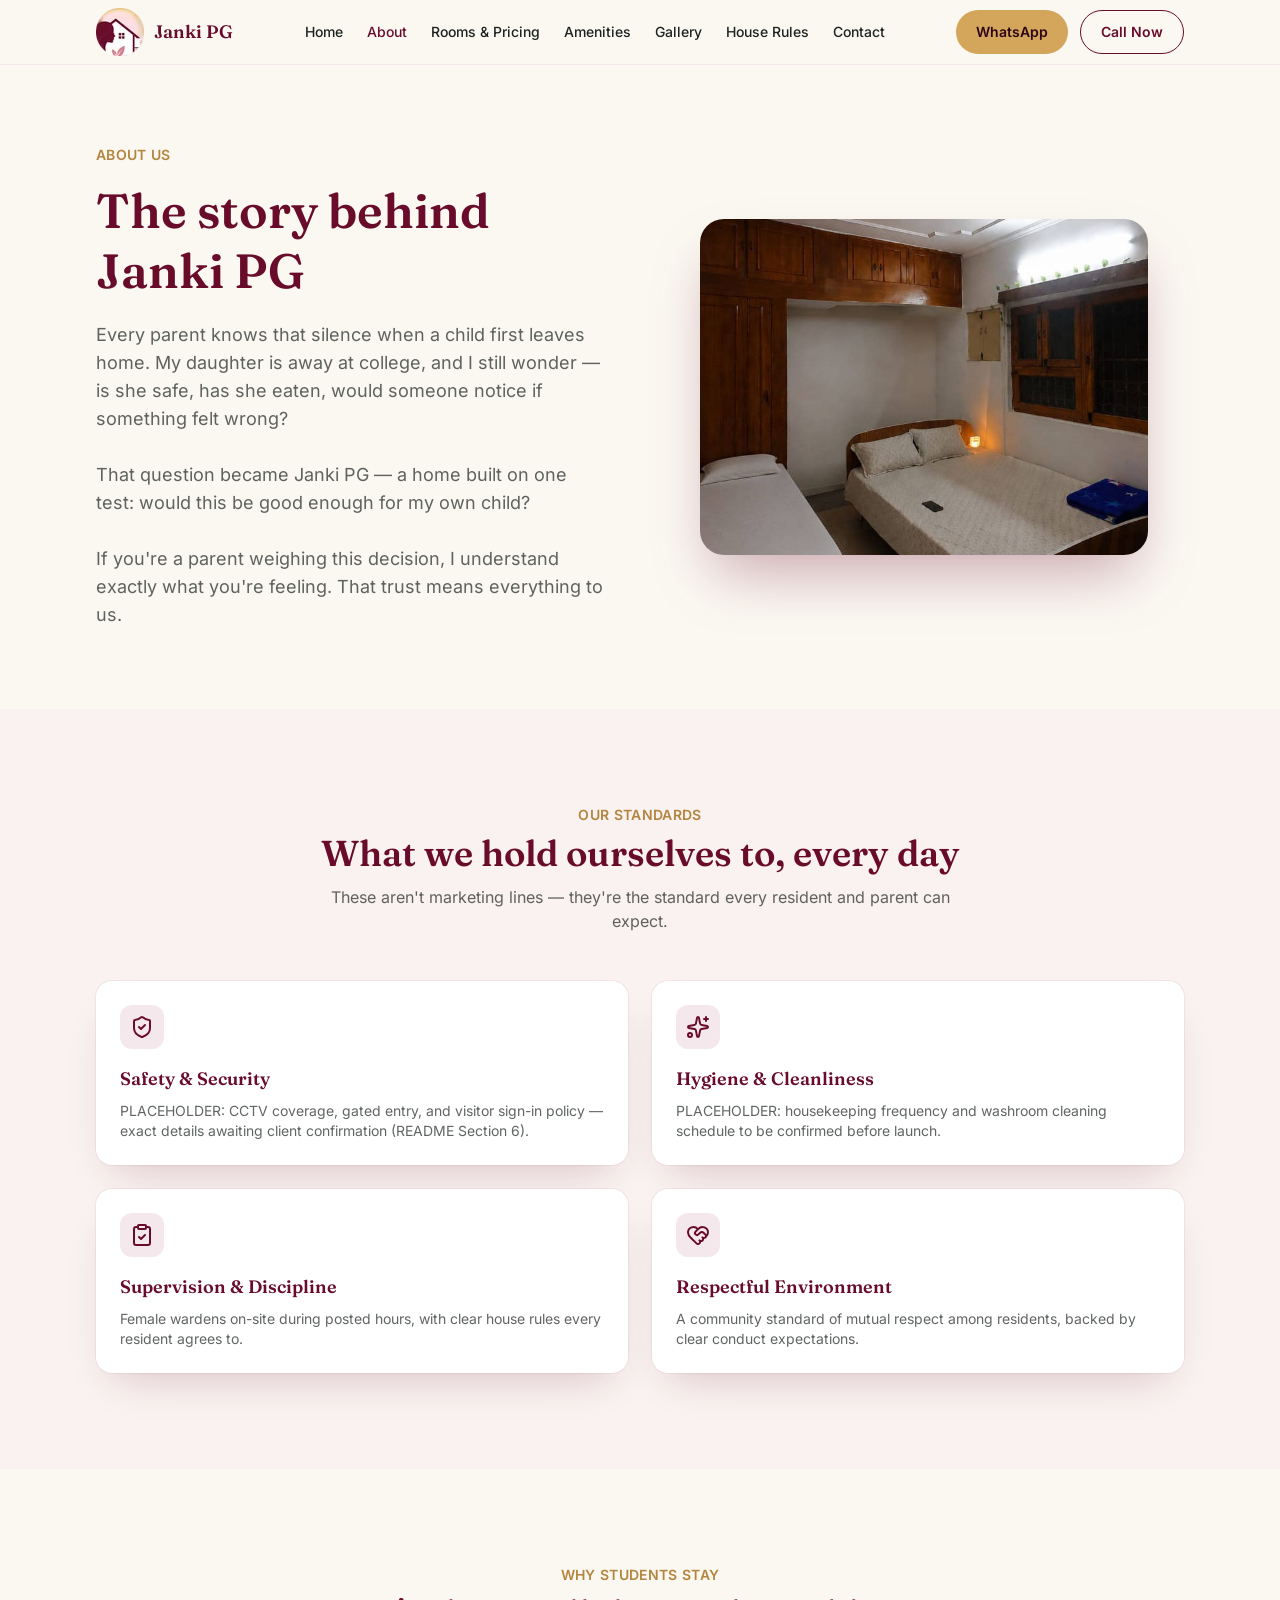
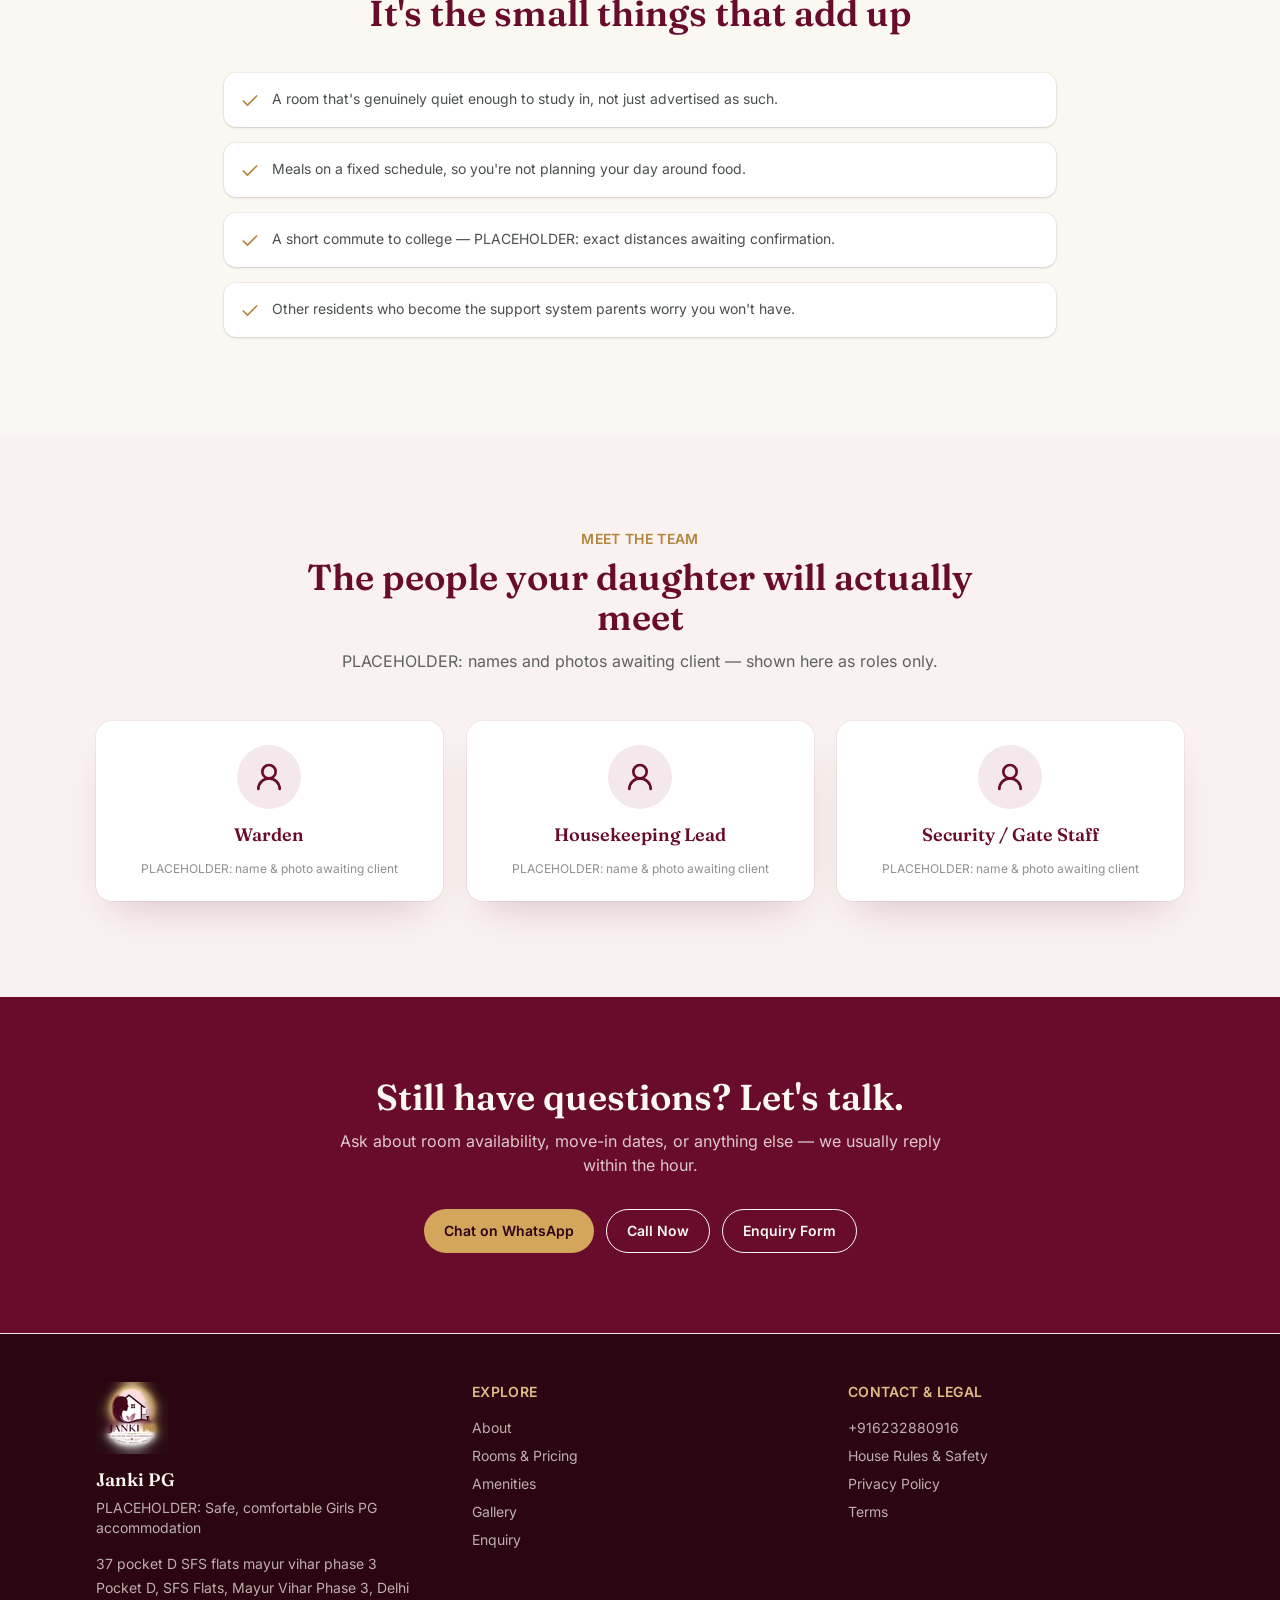
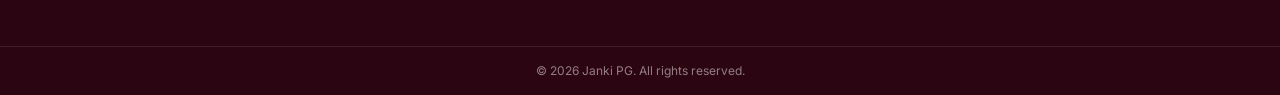
==== commit 6bad92bc: "address update" ====
--- a/about.html
+++ b/about.html
@@ -14,7 +14,7 @@
 </script>
   <meta charset="utf-8">
   <meta name="viewport" content="width=device-width, initial-scale=1">
-  <link rel="icon" type="image/x-icon" href="favicon.ico">
+  <link rel="icon" type="image/x-icon" href="assets/images/favicon.ico">
   <link rel="canonical" href="https://www.jankipg.com/about.html">
   <title>About Us — Safe Girls Accommodation in Mayur Vihar Phase 3, Delhi | Janki PG</title>
   <meta name="description"
@@ -135,7 +135,7 @@
         <div class="reveal [perspective:1200px]" style="transition-delay: 120ms">
           <div data-tilt="6"
             class="relative mx-auto aspect-[4/3] w-full max-w-md rounded-3xl overflow-hidden shadow-[0_30px_60px_-15px_rgba(105,12,43,0.35)]">
-            <img src="balcon bed.jpeg" alt="Room with balcony bed" loading="lazy" class="h-full w-full object-cover">
+            <img src="assets/images/balcon bed.jpeg" alt="Room with balcony bed" loading="lazy" class="h-full w-full object-cover">
           </div>
         </div>
       </div>
@@ -349,7 +349,7 @@
         <p class="mt-1 max-w-xs text-sm text-cream/70">PLACEHOLDER: Safe, comfortable Girls PG accommodation</p>
         <address class="mt-4 space-y-1 text-sm text-cream/70 not-italic">
           <p>37 pocket D SFS flats mayur vihar phase 3</p>
-          <p>Mayur Vihar Phase 3, Delhi</p>
+          <p>Pocket D, SFS Flats, Mayur Vihar Phase 3, Delhi</p>
         </address>
       </div>
       <div>
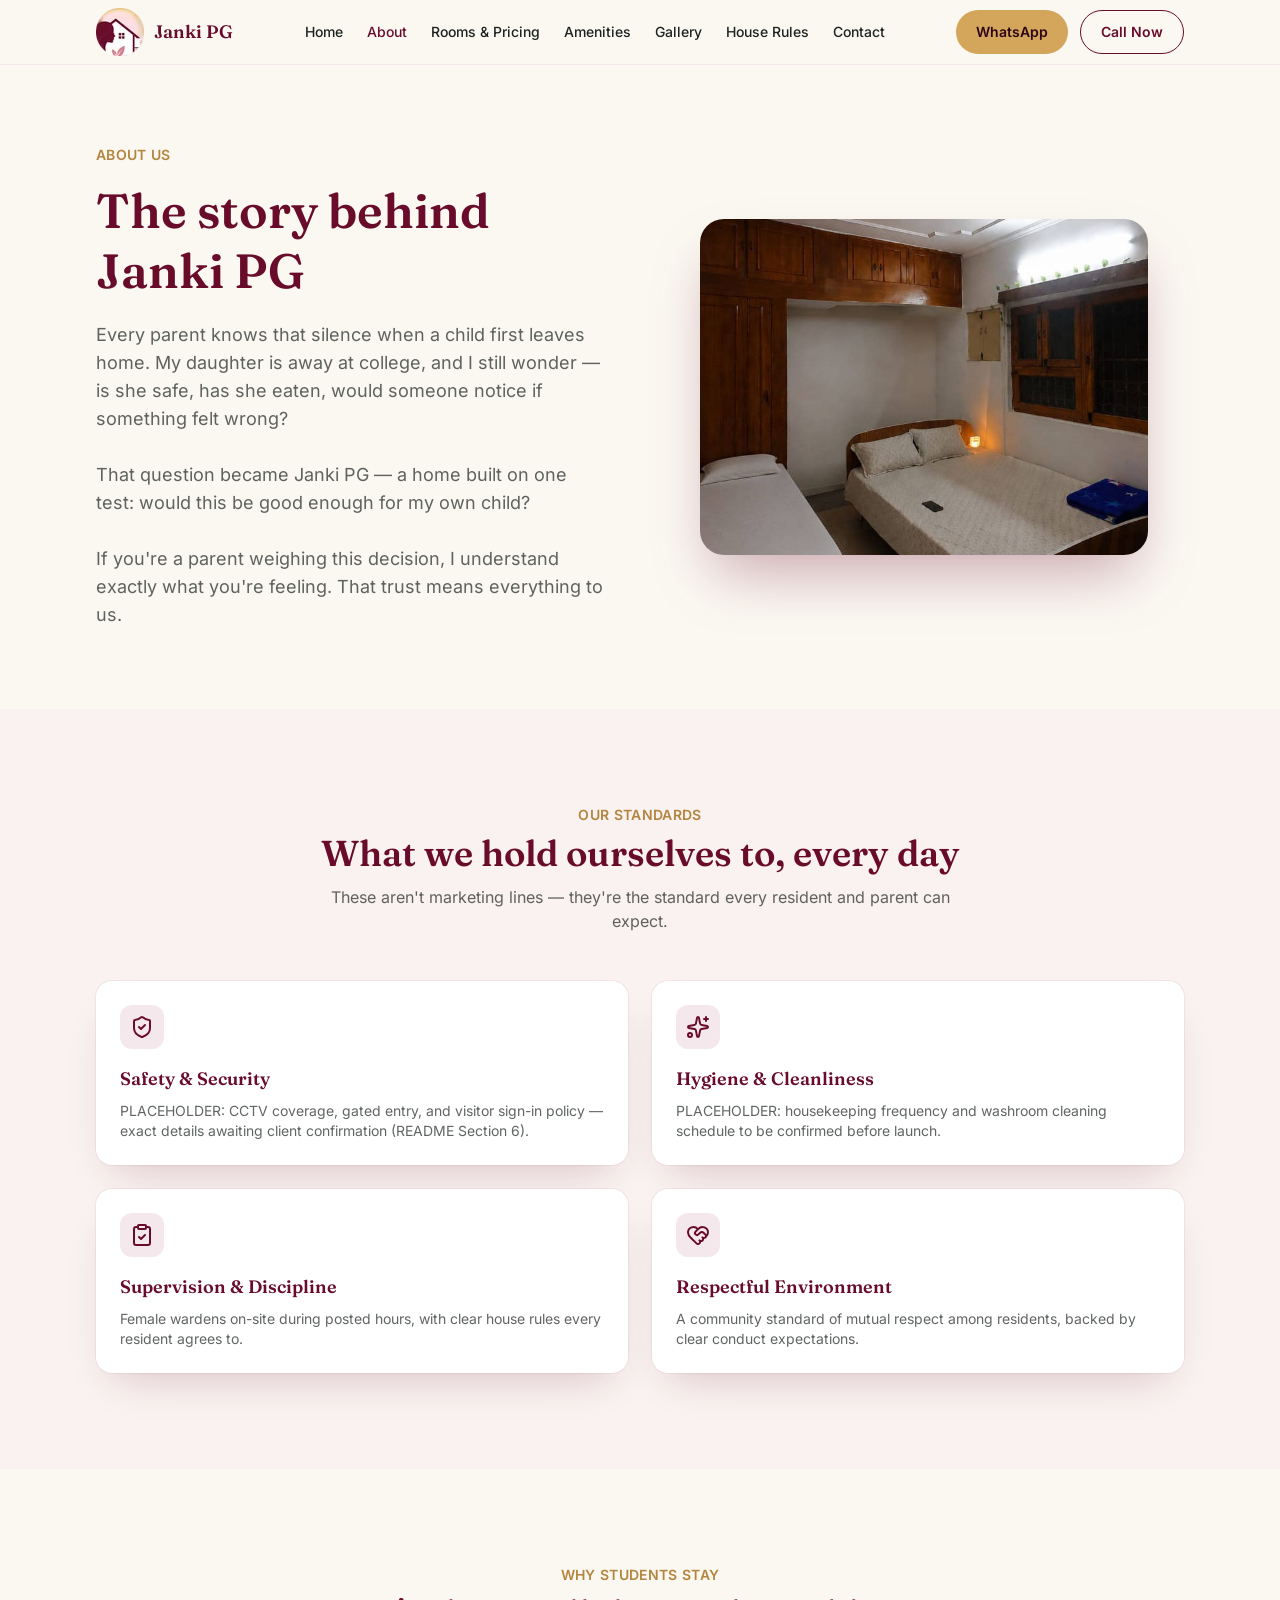
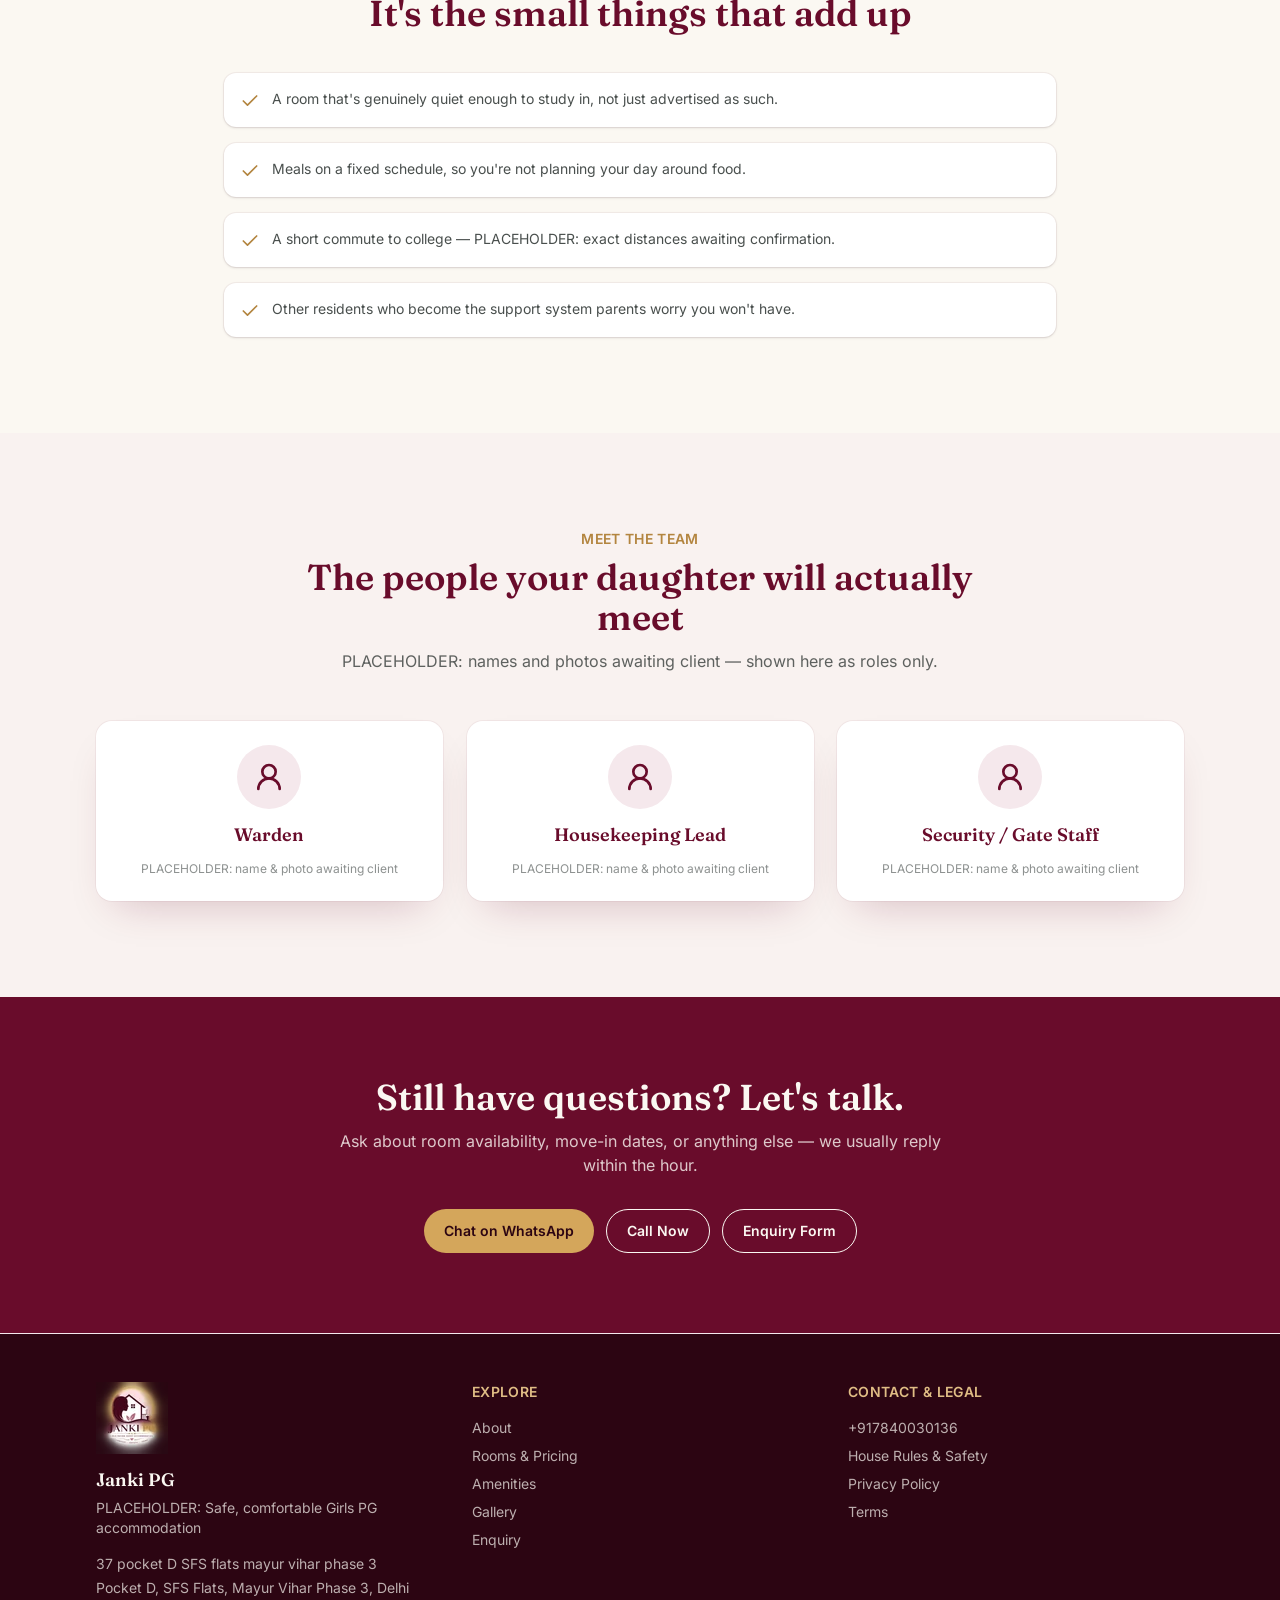
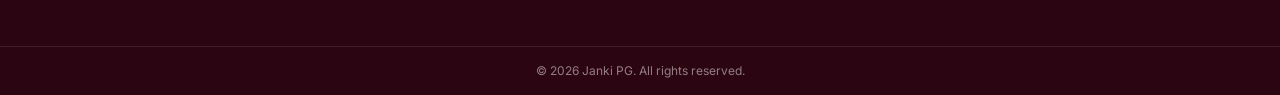
==== commit 1975b3d4: "mobile number updated" ====
--- a/about.html
+++ b/about.html
@@ -59,10 +59,10 @@
         </li>
       </ul>
       <div class="hidden items-center gap-3 md:flex"><a
-          href="https://wa.me/916232880916?text=Hi%2C%20I'm%20interested%20in%20Janki%20PG." target="_blank"
+          href="https://wa.me/917840030136?text=Hi%2C%20I'm%20interested%20in%20Janki%20PG." target="_blank"
           rel="noopener noreferrer"
           class="inline-flex min-h-11 items-center justify-center gap-2 rounded-full px-5 py-2.5 text-sm font-semibold transition-colors duration-150 bg-gold-500 text-maroon-900 hover:bg-gold-600">WhatsApp</a><a
-          href="tel:+916232880916"
+          href="tel:+917840030136"
           class="inline-flex min-h-11 items-center justify-center gap-2 rounded-full px-5 py-2.5 text-sm font-semibold transition-colors duration-150 border border-maroon-500 text-maroon-500 hover:bg-maroon-50">Call
           Now</a></div><button id="mobile-menu-toggle" type="button"
         class="inline-flex h-11 w-11 items-center justify-center rounded-full text-maroon-500 md:hidden"
@@ -104,10 +104,10 @@
           </li>
         </ul>
         <div class="flex flex-col gap-3 border-t border-maroon-50 p-4"><a
-            href="https://wa.me/916232880916?text=Hi%2C%20I'm%20interested%20in%20Janki%20PG." target="_blank"
+            href="https://wa.me/917840030136?text=Hi%2C%20I'm%20interested%20in%20Janki%20PG." target="_blank"
             rel="noopener noreferrer"
             class="inline-flex min-h-11 items-center justify-center gap-2 rounded-full px-5 py-2.5 text-sm font-semibold transition-colors duration-150 bg-gold-500 text-maroon-900 hover:bg-gold-600">WhatsApp
-            Us</a><a href="tel:+916232880916"
+            Us</a><a href="tel:+917840030136"
             class="inline-flex min-h-11 items-center justify-center gap-2 rounded-full px-5 py-2.5 text-sm font-semibold transition-colors duration-150 border border-maroon-500 text-maroon-500 hover:bg-maroon-50">Call
             Now</a></div>
       </div>
@@ -330,10 +330,10 @@
         <p class="mt-3 text-cream/80">Ask about room availability, move-in dates, or anything else — we usually reply
           within the hour.</p>
         <div class="mt-8 flex flex-wrap justify-center gap-3"><a
-            href="https://wa.me/916232880916?text=Hi%2C%20I'm%20interested%20in%20Janki%20PG." target="_blank"
+            href="https://wa.me/917840030136?text=Hi%2C%20I'm%20interested%20in%20Janki%20PG." target="_blank"
             rel="noopener noreferrer"
             class="inline-flex min-h-11 items-center justify-center gap-2 rounded-full px-5 py-2.5 text-sm font-semibold transition-colors duration-150 bg-gold-500 text-maroon-900 hover:bg-gold-600">Chat
-            on WhatsApp</a><a href="tel:+916232880916"
+            on WhatsApp</a><a href="tel:+917840030136"
             class="inline-flex min-h-11 items-center justify-center gap-2 rounded-full px-5 py-2.5 text-sm font-semibold transition-colors duration-150 border border-cream text-cream hover:bg-cream/10">Call
             Now</a><a href="enquiry" data-enquiry-trigger="true"
             class="inline-flex min-h-11 items-center justify-center gap-2 rounded-full px-5 py-2.5 text-sm font-semibold transition-colors duration-150 border border-cream text-cream hover:bg-cream/10">Enquiry
@@ -365,7 +365,7 @@
       <div>
         <p class="text-sm font-semibold uppercase tracking-wide text-gold-400">Contact & Legal</p>
         <ul class="mt-4 space-y-2 text-sm text-cream/70">
-          <li><a href="tel:+916232880916" class="hover:text-cream">+916232880916</a></li>
+          <li><a href="tel:+917840030136" class="hover:text-cream">+917840030136</a></li>
           <li><a href="house-rules.html" class="hover:text-cream">House Rules &amp; Safety</a></li>
           <li><a href="privacy-policy" class="hover:text-cream">Privacy Policy</a></li>
           <li><a href="terms" class="hover:text-cream">Terms</a></li>
@@ -437,8 +437,8 @@
         </div>
         <div id="enquiry-form-error" class="hidden rounded-xl bg-rose-100 p-3 text-sm text-maroon-600" role="alert">
           Something went wrong sending this — please try again, or reach us directly on <a
-            href="https://wa.me/916232880916?text=Hi%2C%20I'm%20interested%20in%20Janki%20PG." target="_blank"
-            rel="noopener noreferrer" class="font-semibold underline">WhatsApp</a> or <a href="tel:+916232880916"
+            href="https://wa.me/917840030136?text=Hi%2C%20I'm%20interested%20in%20Janki%20PG." target="_blank"
+            rel="noopener noreferrer" class="font-semibold underline">WhatsApp</a> or <a href="tel:+917840030136"
             class="font-semibold underline">call</a>.</div><button type="submit" id="enquiry-form-submit"
           class="inline-flex min-h-11 w-full items-center justify-center gap-2 rounded-full bg-maroon-500 px-5 py-2.5 text-sm font-semibold text-cream transition-colors duration-150 hover:bg-maroon-600 disabled:cursor-not-allowed disabled:opacity-60"><span
             id="enquiry-form-submit-label">Send Enquiry</span></button>
@@ -450,7 +450,7 @@
           </svg></div>
         <p class="font-display text-xl font-semibold text-maroon-500">Thanks — we've got it!</p>
         <p class="text-sm text-ink/70">We'll get back to you shortly. In a hurry? Message us on WhatsApp.</p><a
-          href="https://wa.me/916232880916?text=Hi%2C%20I'm%20interested%20in%20Janki%20PG." target="_blank"
+          href="https://wa.me/917840030136?text=Hi%2C%20I'm%20interested%20in%20Janki%20PG." target="_blank"
           rel="noopener noreferrer"
           class="mt-2 inline-flex min-h-11 items-center justify-center gap-2 rounded-full bg-gold-500 px-5 py-2.5 text-sm font-semibold text-maroon-900 transition-colors duration-150 hover:bg-gold-600">Chat
           on WhatsApp</a>
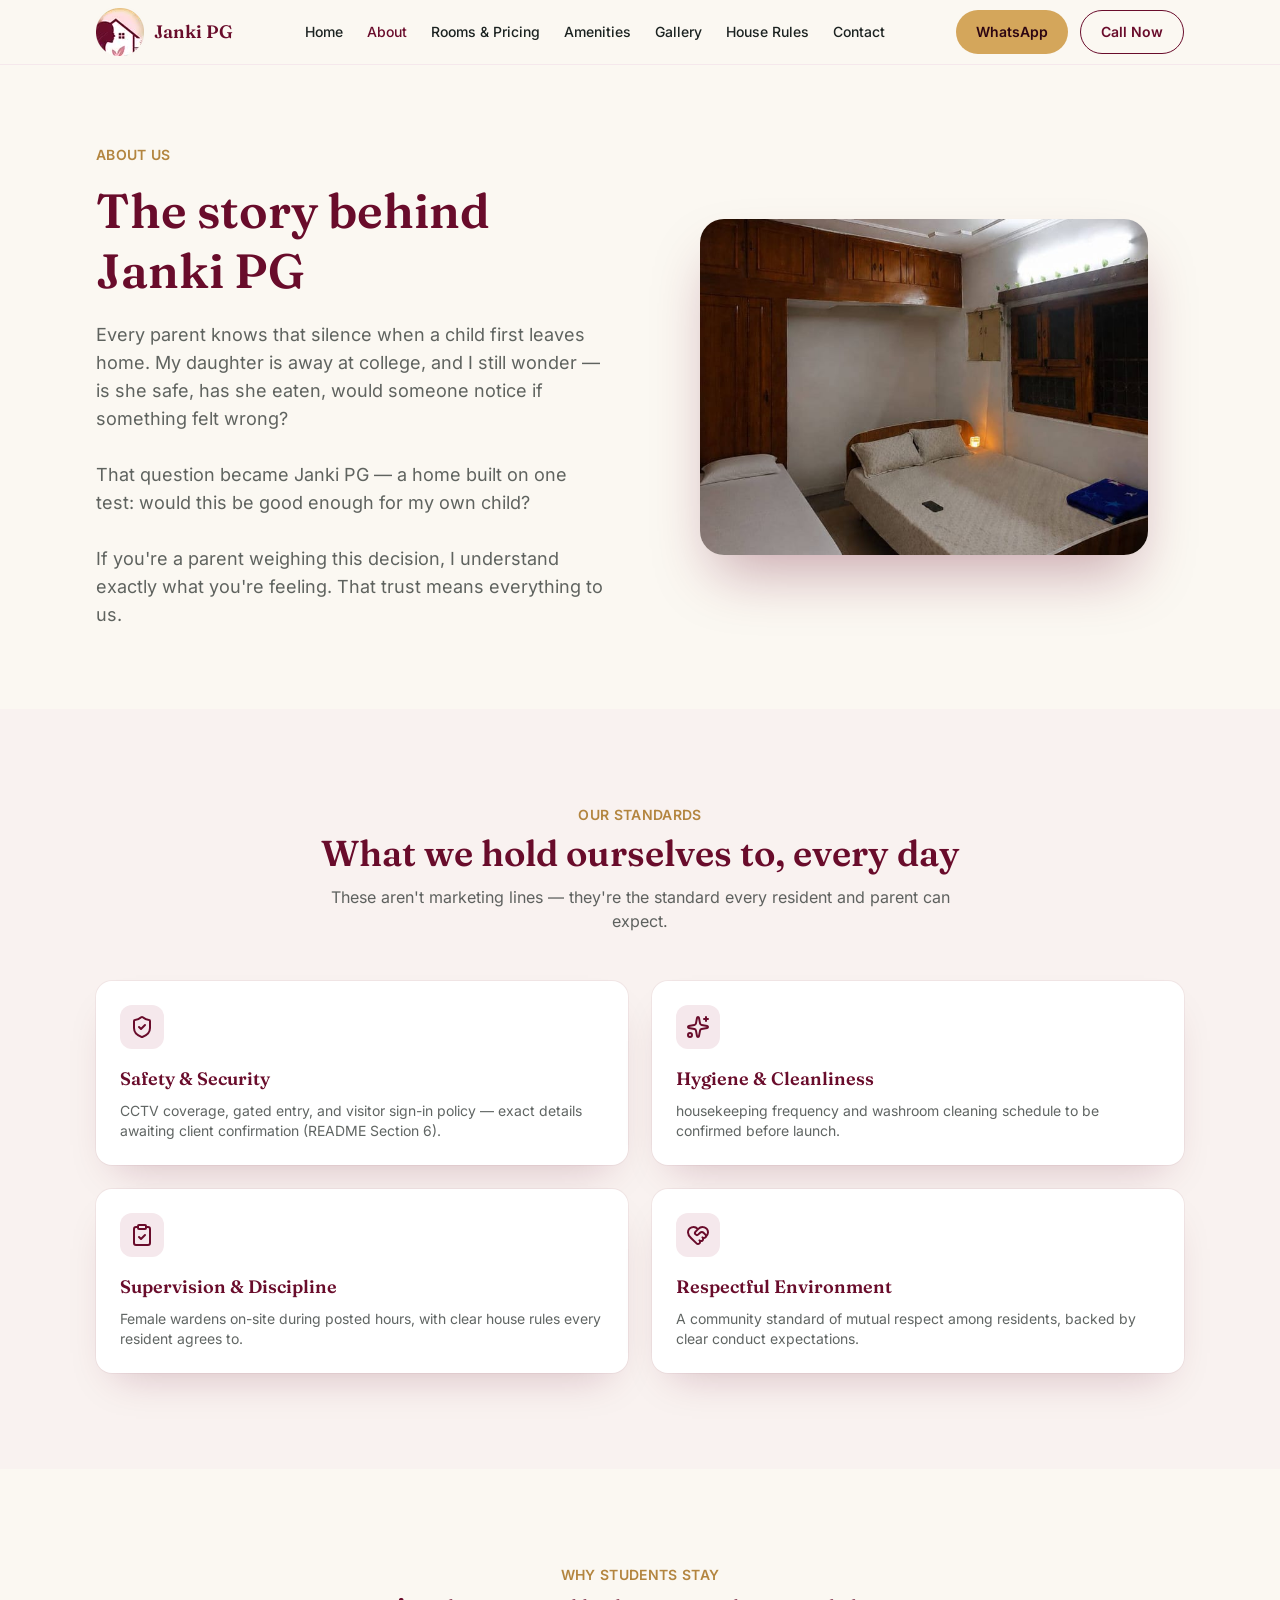
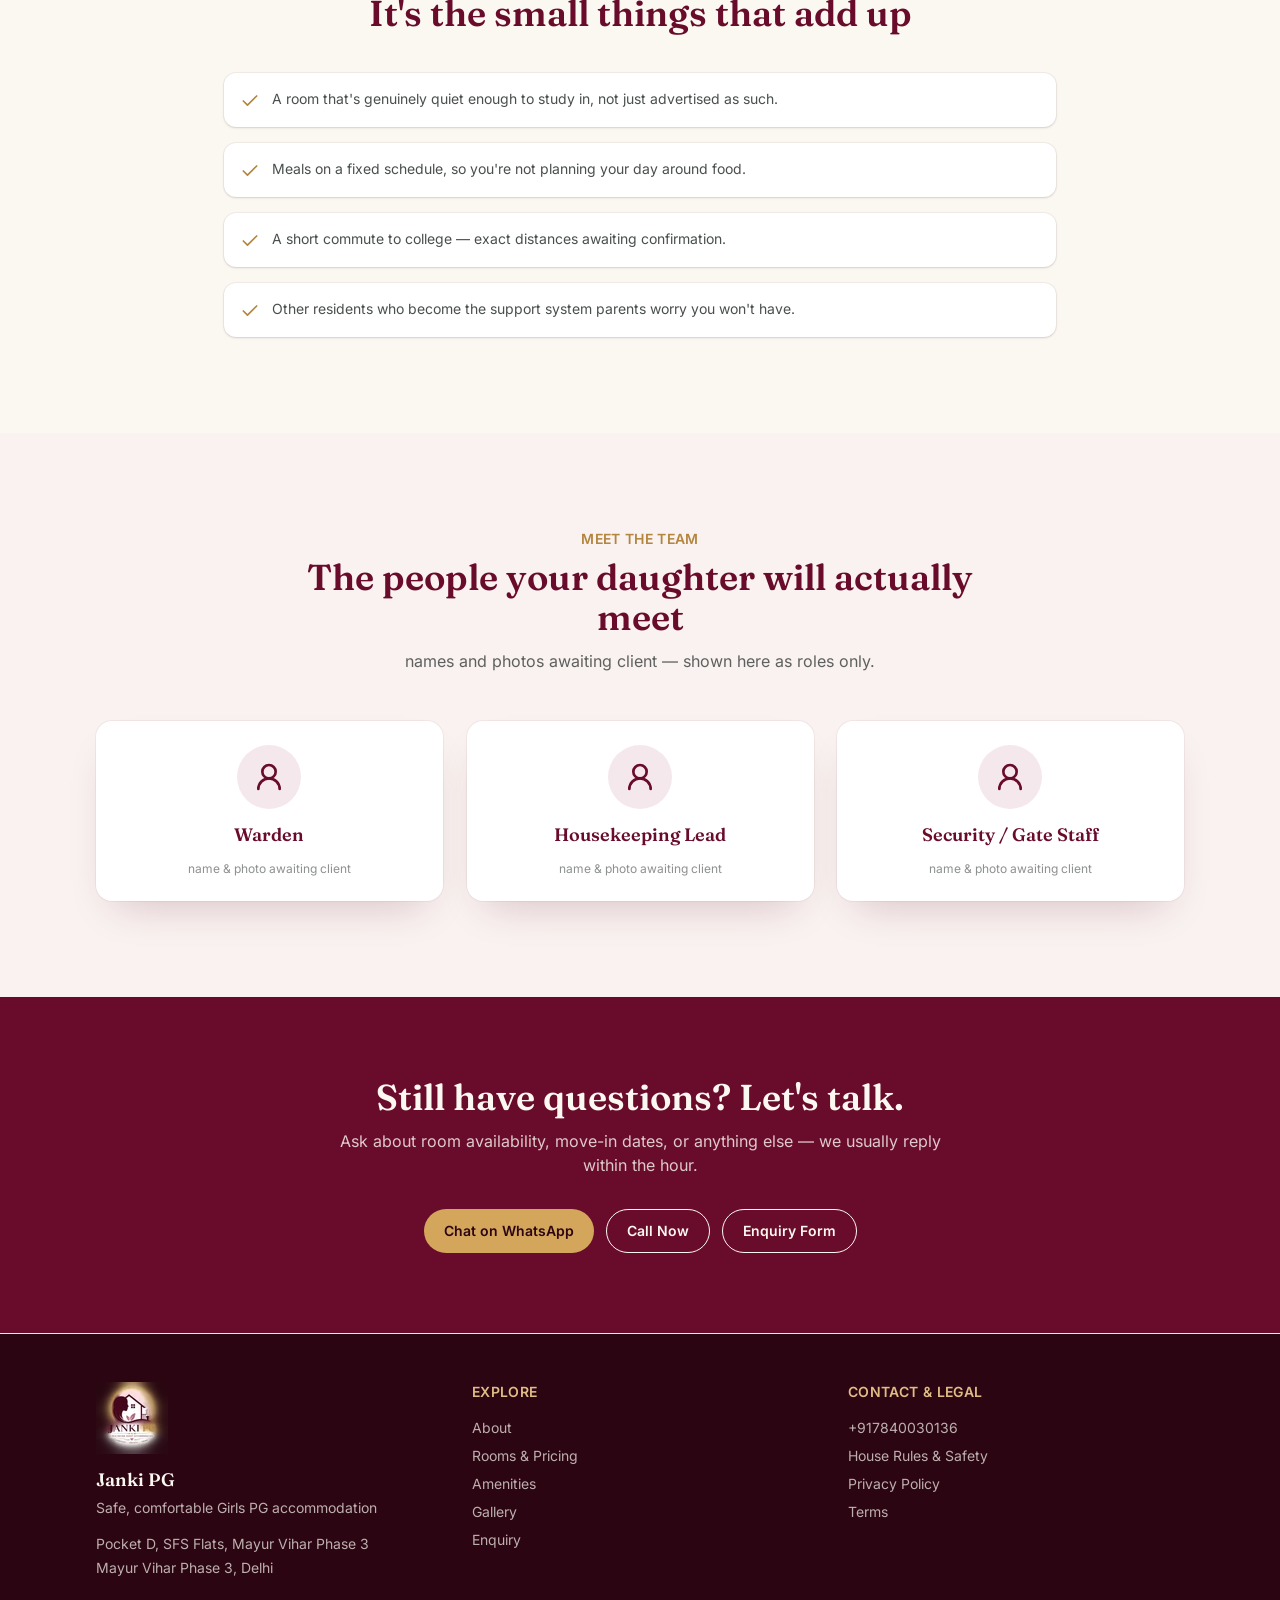
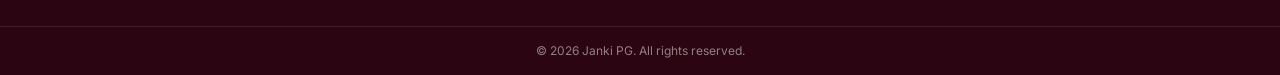
==== commit 709ae19d: "address update and placeholder remove" ====
--- a/about.html
+++ b/about.html
@@ -18,12 +18,12 @@
   <link rel="canonical" href="https://www.jankipg.com/about.html">
   <title>About Us — Safe Girls Accommodation in Mayur Vihar Phase 3, Delhi | Janki PG</title>
   <meta name="description"
-    content="PLACEHOLDER: unique meta description for the About page — the story, standards, and daily supervision behind Janki PG's safe girls accommodation.">
+    content="unique meta description for the About page — the story, standards, and daily supervision behind Janki PG's safe girls accommodation.">
   <meta property="og:type" content="website">
   <meta property="og:url" content="https://www.jankipg.com/about.html">
   <meta property="og:title" content="About Us — Safe Girls Accommodation in Mayur Vihar Phase 3, Delhi | Janki PG">
   <meta property="og:description"
-    content="PLACEHOLDER: unique meta description for the About page — the story, standards, and daily supervision behind Janki PG's safe girls accommodation.">
+    content="unique meta description for the About page — the story, standards, and daily supervision behind Janki PG's safe girls accommodation.">
   <link rel="stylesheet" href="assets/css/style.css">
 </head>
 
@@ -166,7 +166,7 @@
                   <use href="#ai:lucide:shield-check"></use>
                 </svg></div>
               <h3 class="mt-4 font-display text-lg font-semibold text-maroon-500">Safety &amp; Security</h3>
-              <p class="mt-2 text-sm text-ink/70">PLACEHOLDER: CCTV coverage, gated entry, and visitor sign-in policy —
+              <p class="mt-2 text-sm text-ink/70">CCTV coverage, gated entry, and visitor sign-in policy —
                 exact details awaiting client confirmation (README Section 6).</p>
             </div>
           </div>
@@ -186,7 +186,7 @@
                   <use href="#ai:lucide:sparkles"></use>
                 </svg></div>
               <h3 class="mt-4 font-display text-lg font-semibold text-maroon-500">Hygiene &amp; Cleanliness</h3>
-              <p class="mt-2 text-sm text-ink/70">PLACEHOLDER: housekeeping frequency and washroom cleaning schedule to
+              <p class="mt-2 text-sm text-ink/70">housekeeping frequency and washroom cleaning schedule to
                 be confirmed before launch.</p>
             </div>
           </div>
@@ -255,7 +255,7 @@
           <li class="flex items-start gap-3 rounded-xl bg-white p-4 shadow-sm ring-1 ring-maroon-500/5"><svg width="1em"
               height="1em" viewBox="0 0 24 24" class="mt-0.5 h-5 w-5 shrink-0 text-gold-600" data-icon="lucide:check">
               <use href="#ai:lucide:check"></use>
-            </svg><span class="text-sm text-ink/80">A short commute to college — PLACEHOLDER: exact distances awaiting
+            </svg><span class="text-sm text-ink/80">A short commute to college — exact distances awaiting
               confirmation.</span></li>
           <li class="flex items-start gap-3 rounded-xl bg-white p-4 shadow-sm ring-1 ring-maroon-500/5"><svg width="1em"
               height="1em" viewBox="0 0 24 24" class="mt-0.5 h-5 w-5 shrink-0 text-gold-600" data-icon="lucide:check">
@@ -271,7 +271,7 @@
           <p class="text-sm font-semibold uppercase tracking-wide text-gold-600">Meet the Team</p>
           <h2 class="mt-2 font-display text-3xl font-semibold text-maroon-500 sm:text-4xl">The people your daughter will
             actually meet</h2>
-          <p class="mt-3 text-ink/70">PLACEHOLDER: names and photos awaiting client — shown here as roles only.</p>
+          <p class="mt-3 text-ink/70">names and photos awaiting client — shown here as roles only.</p>
         </div>
         <div class="mt-12 grid gap-6 sm:grid-cols-3 [perspective:1200px]">
           <div class="reveal" style="transition-delay: 0ms">
@@ -289,7 +289,7 @@
                   <use href="#ai:lucide:user-round"></use>
                 </svg></div>
               <p class="font-display text-lg font-semibold text-maroon-500">Warden</p>
-              <p class="text-xs text-ink/50">PLACEHOLDER: name &amp; photo awaiting client</p>
+              <p class="text-xs text-ink/50">name &amp; photo awaiting client</p>
             </div>
           </div>
           <div class="reveal" style="transition-delay: 80ms">
@@ -300,7 +300,7 @@
                   <use href="#ai:lucide:user-round"></use>
                 </svg></div>
               <p class="font-display text-lg font-semibold text-maroon-500">Housekeeping Lead</p>
-              <p class="text-xs text-ink/50">PLACEHOLDER: name &amp; photo awaiting client</p>
+              <p class="text-xs text-ink/50">name &amp; photo awaiting client</p>
             </div>
           </div>
           <div class="reveal" style="transition-delay: 160ms">
@@ -311,7 +311,7 @@
                   <use href="#ai:lucide:user-round"></use>
                 </svg></div>
               <p class="font-display text-lg font-semibold text-maroon-500">Security / Gate Staff</p>
-              <p class="text-xs text-ink/50">PLACEHOLDER: name &amp; photo awaiting client</p>
+              <p class="text-xs text-ink/50">name &amp; photo awaiting client</p>
             </div>
           </div>
         </div>
@@ -346,10 +346,10 @@
       <div><img src="assets/images/logo.webp" alt="Janki PG logo" loading="lazy" decoding="async" width="72" height="72"
           class="h-18 w-18">
         <p class="mt-3 font-display text-lg font-semibold">Janki PG</p>
-        <p class="mt-1 max-w-xs text-sm text-cream/70">PLACEHOLDER: Safe, comfortable Girls PG accommodation</p>
+        <p class="mt-1 max-w-xs text-sm text-cream/70">Safe, comfortable Girls PG accommodation</p>
         <address class="mt-4 space-y-1 text-sm text-cream/70 not-italic">
-          <p>37 pocket D SFS flats mayur vihar phase 3</p>
-          <p>Pocket D, SFS Flats, Mayur Vihar Phase 3, Delhi</p>
+          <p>Pocket D, SFS Flats, Mayur Vihar Phase 3</p>
+          <p>Mayur Vihar Phase 3, Delhi</p>
         </address>
       </div>
       <div>
@@ -481,6 +481,15 @@
   </script>
   <script
     type="module">var e = window.matchMedia(`(prefers-reduced-motion: reduce)`).matches, t = window.matchMedia(`(pointer: fine)`).matches; if (!e && t && document.querySelectorAll(`[data-tilt]`).forEach(e => { let t = Number(e.dataset.tilt) || 8; e.addEventListener(`pointermove`, n => { let r = e.getBoundingClientRect(), i = (n.clientX - r.left) / r.width - .5, a = (n.clientY - r.top) / r.height - .5; e.style.transform = `perspective(800px) rotateX(${(-a * t).toFixed(2)}deg) rotateY(${(i * t).toFixed(2)}deg) translateZ(4px)` }), e.addEventListener(`pointerleave`, () => { e.style.transform = `` }) }), !e && `IntersectionObserver` in window) { let e = new IntersectionObserver(t => { for (let n of t) n.isIntersecting && (n.target.classList.add(`is-revealed`), e.unobserve(n.target)) }, { threshold: .15 }); document.querySelectorAll(`.reveal`).forEach(t => e.observe(t)) } else document.querySelectorAll(`.reveal`).forEach(e => e.classList.add(`is-revealed`));</script>
-</body>
+  <a href="https://wa.me/917840030136?text=Hi%2C%20I'm%20interested%20in%20Janki%20PG."
+       target="_blank"
+       rel="noopener noreferrer"
+       class="fixed bottom-6 right-6 z-50 flex h-14 w-14 items-center justify-center rounded-full bg-[#25D366] text-white shadow-lg transition-transform hover:scale-110 active:scale-95 md:hidden"
+       aria-label="Chat on WhatsApp">
+    <svg xmlns="http://www.w3.org/2000/svg" width="32" height="32" viewBox="0 0 24 24" fill="currentColor">
+       <path d="M17.472 14.382c-.297-.149-1.758-.867-2.03-.967-.273-.099-.471-.148-.67.15-.197.297-.767.966-.94 1.164-.173.199-.347.223-.644.075-.297-.15-1.255-.463-2.39-1.475-.883-.788-1.48-1.761-1.653-2.059-.173-.297-.018-.458.13-.606.134-.133.298-.347.446-.52.149-.174.198-.298.297-.497.099-.198.05-.371-.025-.52-.075-.149-.669-1.612-.916-2.207-.242-.579-.487-.5-.669-.51-.173-.008-.371-.01-.57-.01-.198 0-.52.074-.792.372-.272.297-1.04 1.016-1.04 2.479 0 1.462 1.065 2.875 1.213 3.074.149.198 2.096 3.2 5.077 4.487.709.306 1.262.489 1.694.625.712.227 1.36.195 1.871.118.571-.085 1.758-.719 2.006-1.413.248-.694.248-1.289.173-1.413-.074-.124-.272-.198-.57-.347"></path>
+    </svg>
+  </a>
+  </body>
 
 </html>
